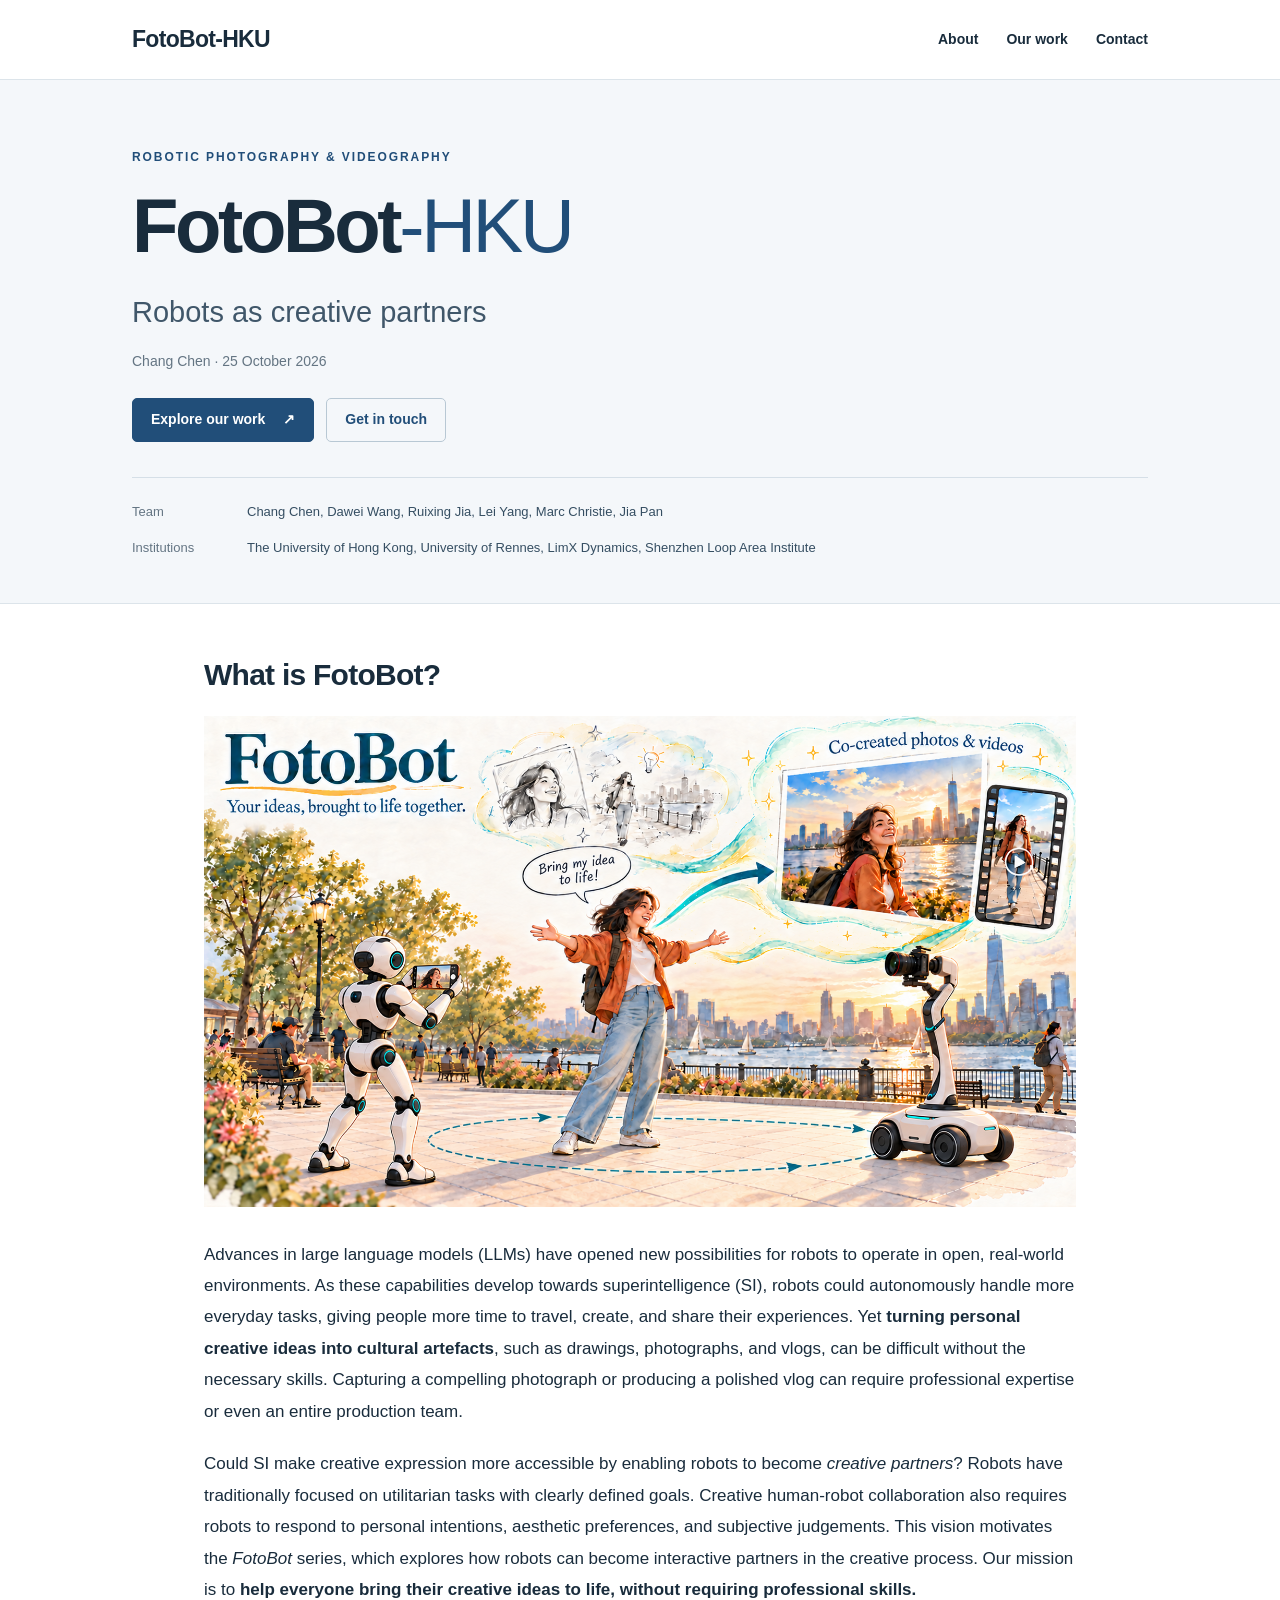
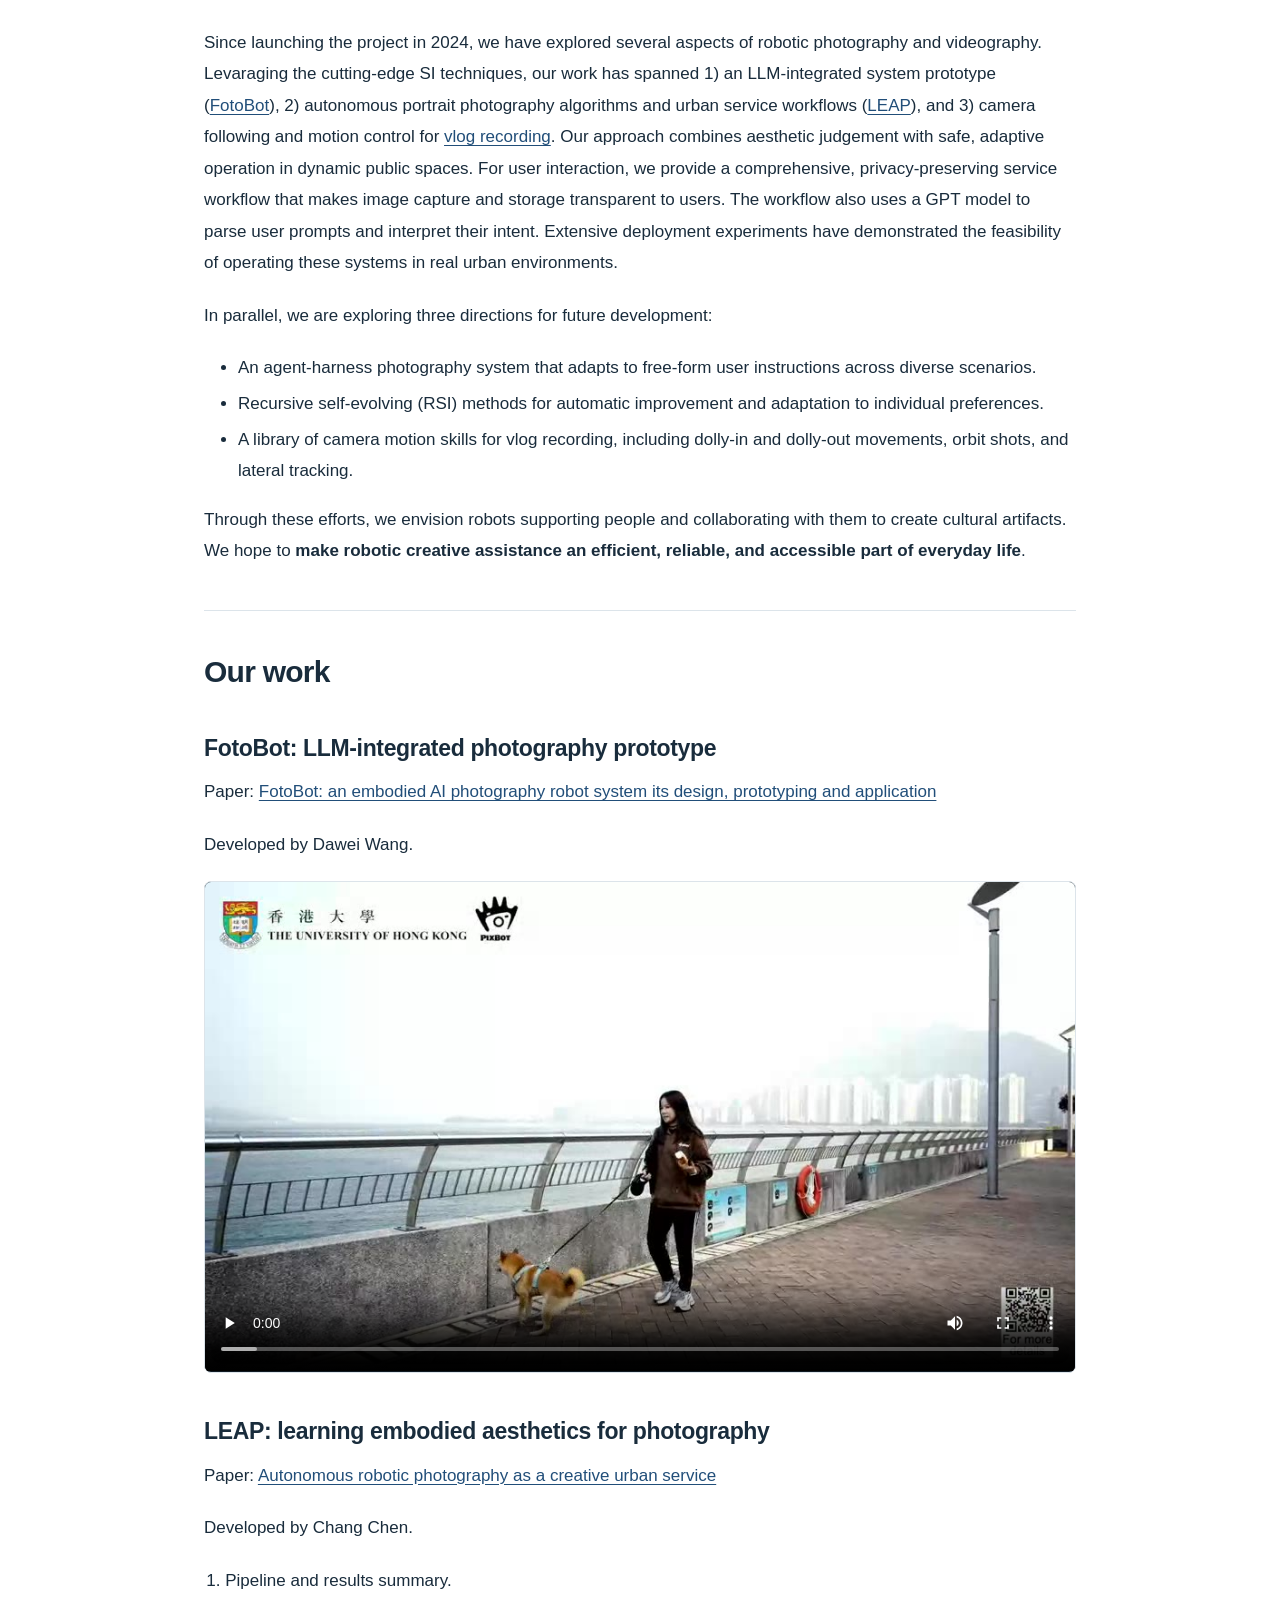
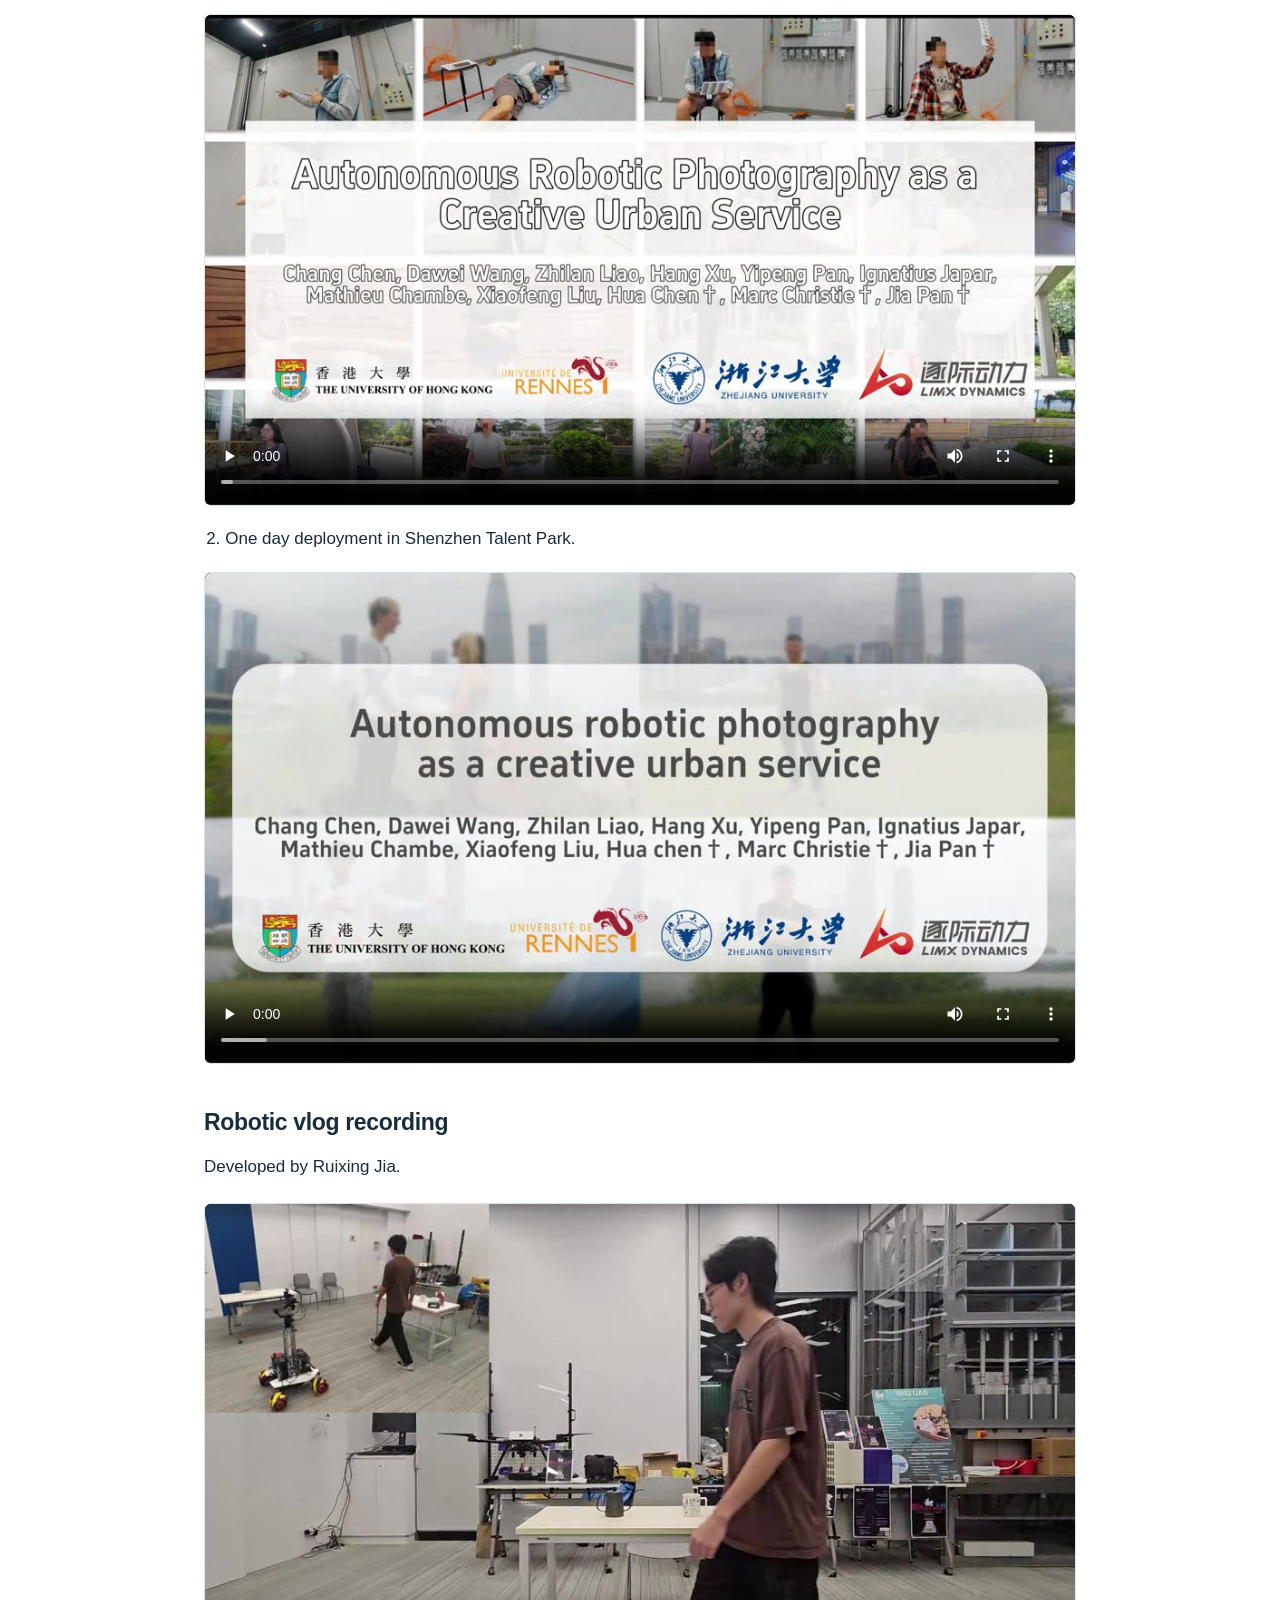
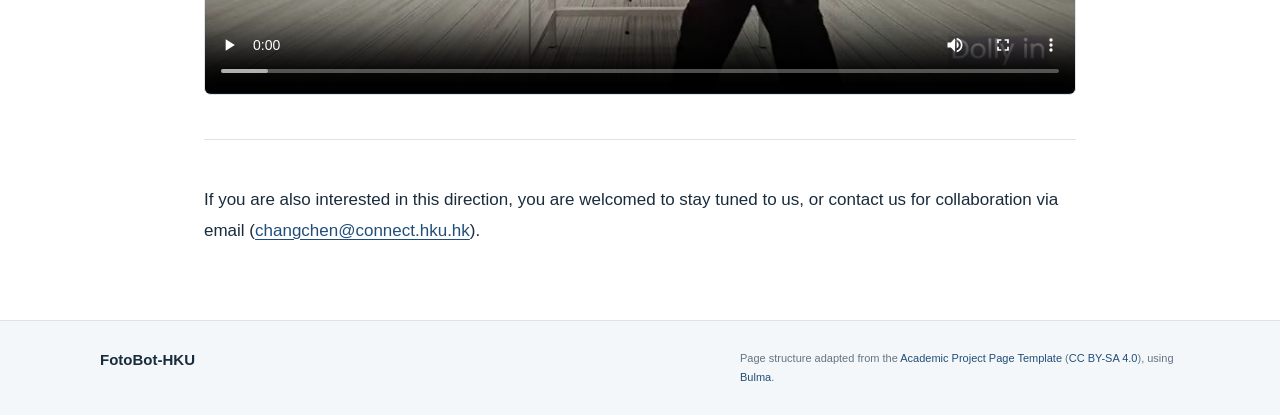
==== index.html @ b4bed6fa "Update website" ====
<!DOCTYPE html>
<html lang="en">
<head>
  <meta charset="utf-8">
  <meta name="viewport" content="width=device-width, initial-scale=1">
  <meta name="theme-color" content="#214e79">
  <meta name="description" content="The FotoBot series explores robots as creative partners through autonomous photography, videography, and personalised creative assistance.">
  <meta property="og:type" content="website">
  <meta property="og:title" content="FotoBot-HKU | Robots as creative partners">
  <meta property="og:description" content="Robotic photography and videography guided by personal intentions and aesthetic preferences.">
  <meta property="og:url" content="https://fotobot-hku.github.io/">
  <meta property="og:image" content="https://fotobot-hku.github.io/static/images/fotobot.jpg">
  <meta name="twitter:card" content="summary_large_image">
  <link rel="canonical" href="https://fotobot-hku.github.io/">
  <link rel="icon" href="static/images/favicon.svg" type="image/svg+xml">
  <link rel="stylesheet" href="static/css/bulma.min.css">
  <link rel="stylesheet" href="static/css/site.css">
  <title>FotoBot-HKU | Robots as creative partners</title>
</head>
<body>
  <a class="skip-link" href="#main-content">Skip to content</a>
  <header class="site-header">
    <nav class="site-nav container" aria-label="Main navigation">
      <a class="brand" href="#top">FotoBot-HKU</a>
      <div class="nav-links">
        <a href="#what-is-fotobot">About</a>
        <a href="#our-work">Our work</a>
        <a href="mailto:changchen@connect.hku.hk">Contact</a>
      </div>
    </nav>
  </header>
  <section class="hero project-hero" id="top" aria-labelledby="page-title">
    <div class="hero-body container">
      <p class="eyebrow">Robotic photography &amp; videography</p>
      <h1 class="title" id="page-title">FotoBot<span>-HKU</span></h1>
      <p class="subtitle">Robots as creative partners</p>
      <p class="byline">Chang Chen · 25 October 2026</p>
      <div class="hero-actions">
        <a class="button work-button" href="#our-work">Explore our work <span aria-hidden="true">↗</span></a>
        <a class="button contact-button" href="mailto:changchen@connect.hku.hk">Get in touch</a>
      </div>
      <dl class="project-details"><div><dt>Team</dt><dd>Chang Chen, Dawei Wang, Ruixing Jia, Lei Yang, Marc Christie, Jia Pan</dd></div><div><dt>Institutions</dt><dd>The University of Hong Kong, University of Rennes, LimX Dynamics, Shenzhen Loop Area Institute</dd></div></dl>
    </div>
  </section>
  <main class="section article-section" id="main-content">
    <article class="container content article-body">
      <h2 id="what-is-fotobot">What is FotoBot?</h2>
<p><img src="concept_figure.png" alt="FotoBot concept: robots collaborating with people to bring creative ideas to life through photography and videography."></p>
<p>Advances in large language models (LLMs) have opened new possibilities for robots to operate in open, real-world environments. As these capabilities develop towards superintelligence (SI), robots could autonomously handle more everyday tasks, giving people more time to travel, create, and share their experiences. Yet <strong>turning personal creative ideas into cultural artefacts</strong>, such as drawings, photographs, and vlogs, can be difficult without the necessary skills. Capturing a compelling photograph or producing a polished vlog can require professional expertise or even an entire production team.</p>
<p>Could SI make creative expression more accessible by enabling robots to become <em>creative partners</em>? Robots have traditionally focused on utilitarian tasks with clearly defined goals. Creative human-robot collaboration also requires robots to respond to personal intentions, aesthetic preferences, and subjective judgements. This vision motivates the <em>FotoBot</em> series, which explores how robots can become interactive partners in the creative process. Our mission is to <strong>help everyone bring their creative ideas to life, without requiring professional skills.</strong></p>
<p>Since launching the project in 2024, we have explored several aspects of robotic photography and videography. Levaraging the cutting-edge SI techniques, our work has spanned 1) an LLM-integrated system prototype (<a href="#fotobot">FotoBot</a>), 2) autonomous portrait photography algorithms and urban service workflows (<a href="#leap">LEAP</a>), and 3) camera following and motion control for <a href="#vlog">vlog recording</a>. Our approach combines aesthetic judgement with safe, adaptive operation in dynamic public spaces. For user interaction, we provide a comprehensive, privacy-preserving service workflow that makes image capture and storage transparent to users. The workflow also uses a GPT model to parse user prompts and interpret their intent. Extensive deployment experiments have demonstrated the feasibility of operating these systems in real urban environments.</p>
<p>In parallel, we are exploring three directions for future development:</p>
<ul>
<li>An agent-harness photography system that adapts to free-form user instructions across diverse scenarios.</li>
<li>Recursive self-evolving (RSI) methods for automatic improvement and adaptation to individual preferences.</li>
<li>A library of camera motion skills for vlog recording, including dolly-in and dolly-out movements, orbit shots, and lateral tracking.</li>
</ul>
<p>Through these efforts, we envision robots supporting people and collaborating with them to create cultural artifacts. We hope to <strong>make robotic creative assistance an efficient, reliable, and accessible part of everyday life</strong>.</p>
<hr>
<h2 id="our-work">Our work</h2>
<h3 id="fotobot-llm-integrated-photography-prototype">FotoBot: LLM-integrated photography prototype <a id="fotobot"></a></h3>
<p>Paper: <a href="https://www.elspub.com/doi/10.55092/rl20260019">FotoBot: an embodied AI photography robot system its design, prototyping and application</a></p>
<p>Developed by Dawei Wang.</p>
<video src="demos/preview/%E5%A4%A7%E7%BB%B4%E7%89%88demo.webm" controls preload="metadata" playsinline poster="static/images/fotobot.jpg" aria-label="FotoBot photography prototype">
  <a href="demos/preview/%E5%A4%A7%E7%BB%B4%E7%89%88demo.webm">FotoBot: LLM-integrated photography prototype</a>
</video>
<h3 id="leap-learning-embodied-aesthetics-for-photography">LEAP: learning embodied aesthetics for photography <a id="leap"></a></h3>
<p>Paper: <a href="https://www.researchsquare.com/article/rs-11118236/v1">Autonomous robotic photography as a creative urban service</a></p>
<p>Developed by Chang Chen.</p>
<ol>
<li>Pipeline and results summary.</li>
</ol>
<video src="demos/preview/LEAP%20nature_cities_final.webm" controls preload="metadata" playsinline poster="static/images/leap.jpg" aria-label="LEAP pipeline and results">
  <a href="demos/preview/LEAP%20nature_cities_final.webm">LEAP-1</a>
</video>
<ol start="2">
<li>One day deployment in Shenzhen Talent Park.</li>
</ol>
<video src="demos/preview/5_one_day_deployment.webm" controls preload="metadata" playsinline poster="static/images/deployment.jpg" aria-label="One day deployment">
  <a href="demos/preview/5_one_day_deployment.webm">LEAP-2</a>
</video>
<h3 id="robotic-vlog-recording">Robotic vlog recording <a id="vlog"></a></h3>
<p>Developed by Ruixing Jia.</p>
<video src="demos/preview/pixbot-demo-tech--ruixing.webm" controls preload="metadata" playsinline poster="static/images/vlog.jpg" aria-label="Robotic vlog recording">
  <a href="demos/preview/pixbot-demo-tech--ruixing.webm">Robotic vlog recording</a>
</video>
<hr>
<p>If you are also interested in this direction, you are welcomed to stay tuned to us, or contact us for collaboration via email (<a href="mailto:changchen@connect.hku.hk">changchen@connect.hku.hk</a>).</p>

    </article>
  </main>
  <footer class="site-footer">
    <div class="container footer-inner">
      <a class="footer-brand" href="#top">FotoBot-HKU</a>
      <p>Page structure adapted from the <a href="https://github.com/eliahuhorwitz/Academic-project-page-template">Academic Project Page Template</a>
        (<a href="https://creativecommons.org/licenses/by-sa/4.0/">CC BY-SA 4.0</a>), using <a href="https://bulma.io/">Bulma</a>.</p>
    </div>
  </footer>
</body>
</html>
---- static/css/site.css ----
/* Local styling for the FotoBot series academic project page. */
:root {
  --ink: #192c3c;
  --muted: #647583;
  --accent: #214e79;
  --line: #dce4ea;
  --paper: #f4f7fa;
}
html { scroll-behavior: smooth; }
body { color: var(--ink); background: #fff; }
a { color: var(--accent); }
a:hover { color: #15334f; text-decoration: underline; }
a:focus-visible { outline: 3px solid #80afd6; outline-offset: 5px; }
[id] { scroll-margin-top: 100px; }
.container { max-width: 1080px !important; }
.site-header { border-bottom: 1px solid var(--line); background: #fff; }
.site-nav { display: flex; align-items: center; justify-content: space-between; gap: 24px; padding: 22px 32px; }
.brand { font-size: 23px; font-weight: 750; letter-spacing: -.7px; color: var(--ink); white-space: nowrap; }
.brand span { margin-left: 6px; font-size: 16px; font-weight: 400; color: var(--muted); letter-spacing: 0; }
.brand:hover, .footer-brand:hover { text-decoration: none; }
.nav-links { display: flex; flex-wrap: wrap; gap: 28px; font-size: 14px; font-weight: 600; }
.nav-links a { color: var(--ink); }
.project-hero { background: var(--paper); border-bottom: 1px solid var(--line); }
.project-hero .hero-body { width: 100%; padding: 68px 32px 44px; }
.eyebrow { text-transform: uppercase; letter-spacing: .16em; color: var(--accent); font-size: 12px; font-weight: 700; margin-bottom: 20px; }
.project-hero .title { color: var(--ink); font-size: clamp(44px, 7vw, 76px); font-weight: 750; letter-spacing: -.045em; line-height: 1.06; margin-bottom: 26px; }
.project-hero .title span { color: var(--accent); font-weight: 400; }
.project-hero .subtitle { font-size: clamp(21px, 3vw, 29px); line-height: 1.4; margin: 0 0 18px !important; color: #40576a; }
.byline { font-size: 14px; color: var(--muted); }
.hero-actions { display: flex; flex-wrap: wrap; gap: 12px; margin: 26px 0 35px; }
.hero-actions .button { height: auto; min-height: 44px; padding: 10px 18px; border-radius: 5px; font-size: 14px; font-weight: 600; }
.work-button { background: var(--accent); border-color: var(--accent); color: #fff; }
.work-button:hover { color: #fff; background: #15334f; border-color: #15334f; text-decoration: none; }
.work-button span { margin-left: 18px; }
.contact-button { background: transparent; border-color: #b8c8d4; color: var(--accent); }
.contact-button:hover { text-decoration: none; }
.project-details { border-top: 1px solid #d5dfe7; padding-top: 22px; display: grid; gap: 13px; font-size: 13px; line-height: 1.8; }
.project-details > div { display: grid; grid-template-columns: 95px 1fr; gap: 20px; }
.project-details dt { color: var(--muted); }
.project-details dd { color: #354e62; }
.article-section { padding: 54px 32px 74px; }
.article-body { max-width: 872px !important; font-size: 17px; line-height: 1.85; overflow-wrap: anywhere; }
.article-body h2 { font-size: 30px; letter-spacing: -.025em; color: var(--ink); margin-bottom: 24px; }
.article-body h3 { font-size: 23px; letter-spacing: -.015em; line-height: 1.4; color: var(--ink); padding-top: 12px; margin-top: 40px; margin-bottom: 12px; }
.article-body h3 a[id] { scroll-margin-top: 24px; }
.article-body p:not(:last-child) { margin-bottom: 1.25em; }
.article-body strong { color: var(--ink); font-weight: 650; }
.article-body a:not([id]) { text-decoration: underline; text-underline-offset: 3px; }
.article-body hr { background: var(--line); height: 1px; margin: 44px 0; }
.article-body ol { margin-left: 1.25em; }
.article-body ol li p { margin-bottom: 0; }
.article-body video { display: block; width: 100%; height: auto; background: #101a23; border: 1px solid var(--line); border-radius: 7px; margin-top: 18px; }
.site-footer { background: var(--paper); border-top: 1px solid var(--line); padding: 28px 32px; }
.footer-inner { display: flex; justify-content: space-between; gap: 28px; align-items: flex-start; }
.footer-brand { font-size: 15px; font-weight: 650; white-space: nowrap; color: var(--ink); }
.site-footer p { font-size: 11px; color: var(--muted); max-width: 440px; line-height: 1.7; }
.skip-link { position: absolute; top: -80px; left: 20px; padding: 12px 18px; background: #fff; z-index: 10; }
.skip-link:focus { top: 10px; }
@media (max-width: 600px) {
  .site-nav { padding: 18px 20px; gap: 16px; }
  .brand { font-size: 21px; }
  .brand span { font-size: 13px; }
  .nav-links { gap: 14px; font-size: 12px; }
  .project-hero .hero-body { padding: 45px 20px 30px; }
  .eyebrow { font-size: 10px; letter-spacing: .12em; }
  .project-details > div { grid-template-columns: 1fr; gap: 1px; }
  .project-details dt { font-weight: 600; }
  .article-section { padding: 36px 20px 50px; }
  .article-body { font-size: 16px; line-height: 1.8; }
  .article-body h2 { font-size: 26px; }
  .article-body h3 { font-size: 21px; }
  .site-footer { padding: 24px 20px; }
  .footer-inner { flex-direction: column; gap: 12px; }
}
@media (prefers-reduced-motion: reduce) { html { scroll-behavior: auto; } }
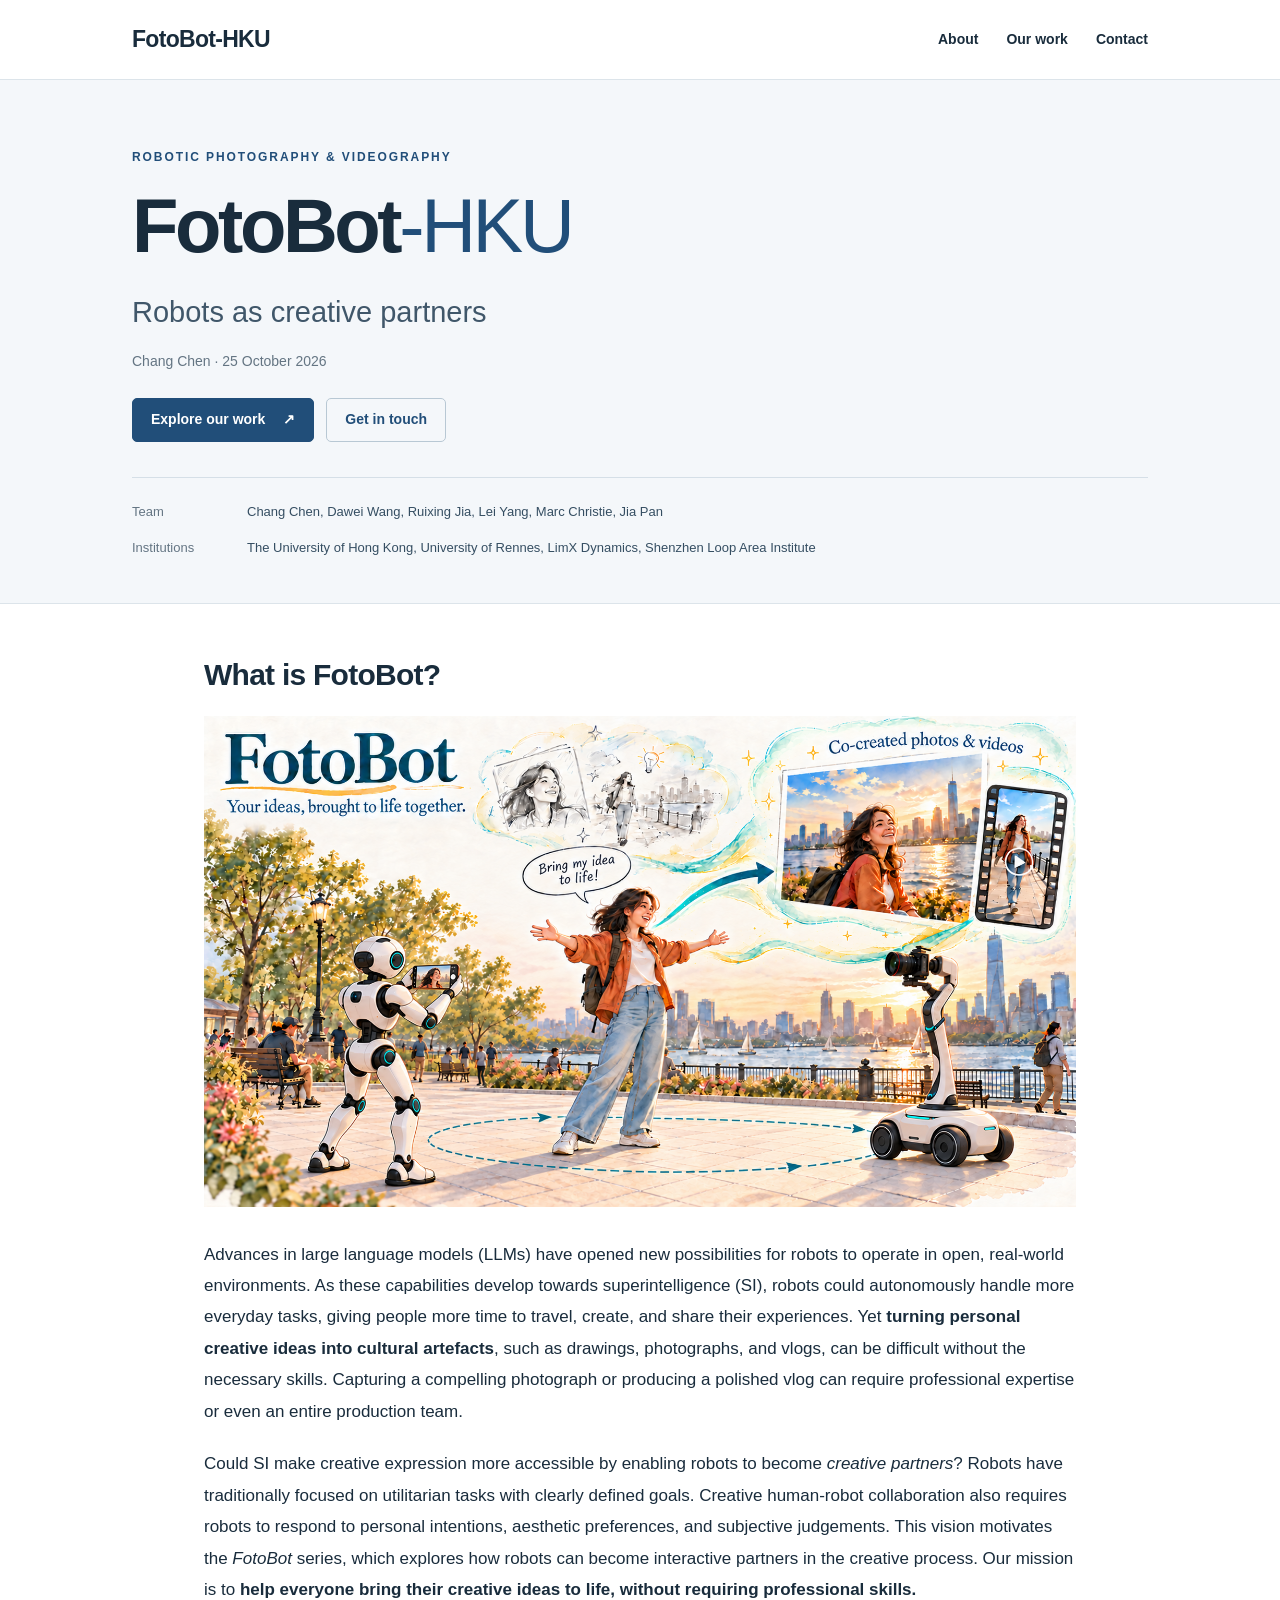
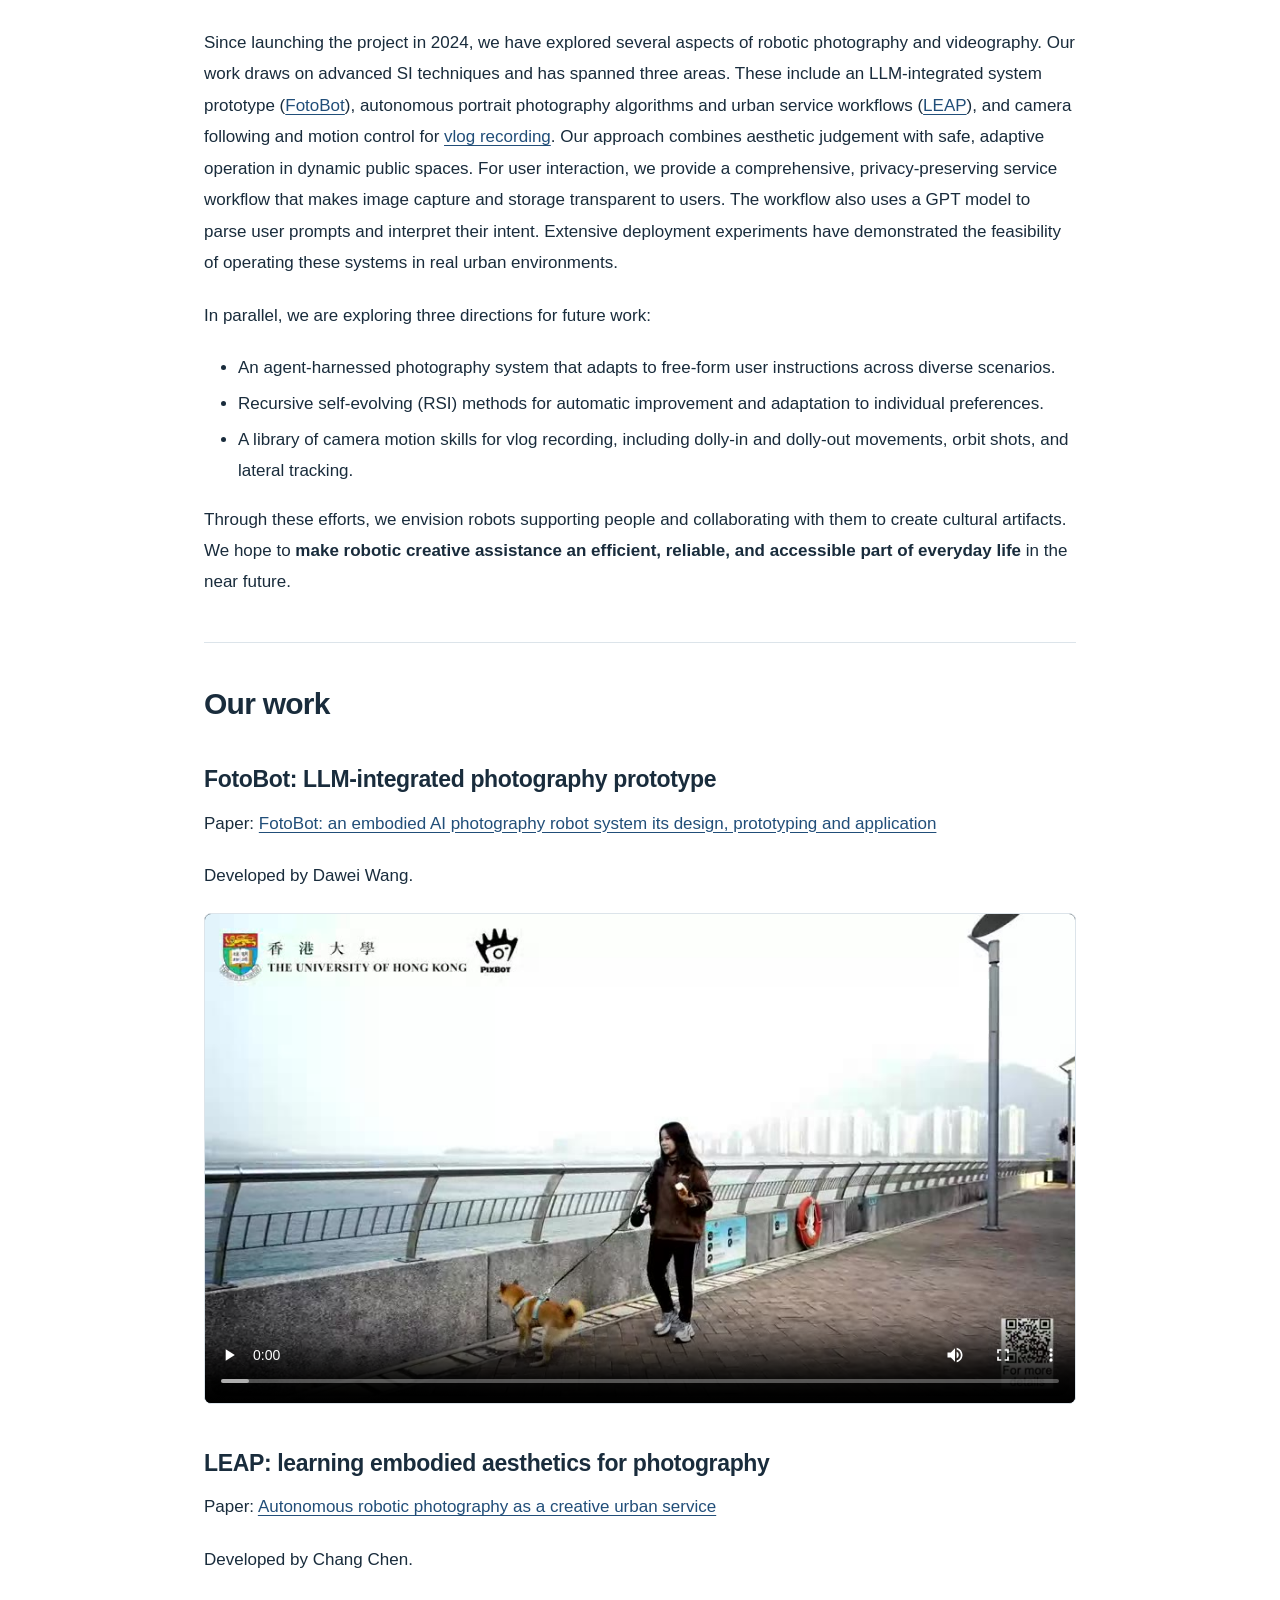
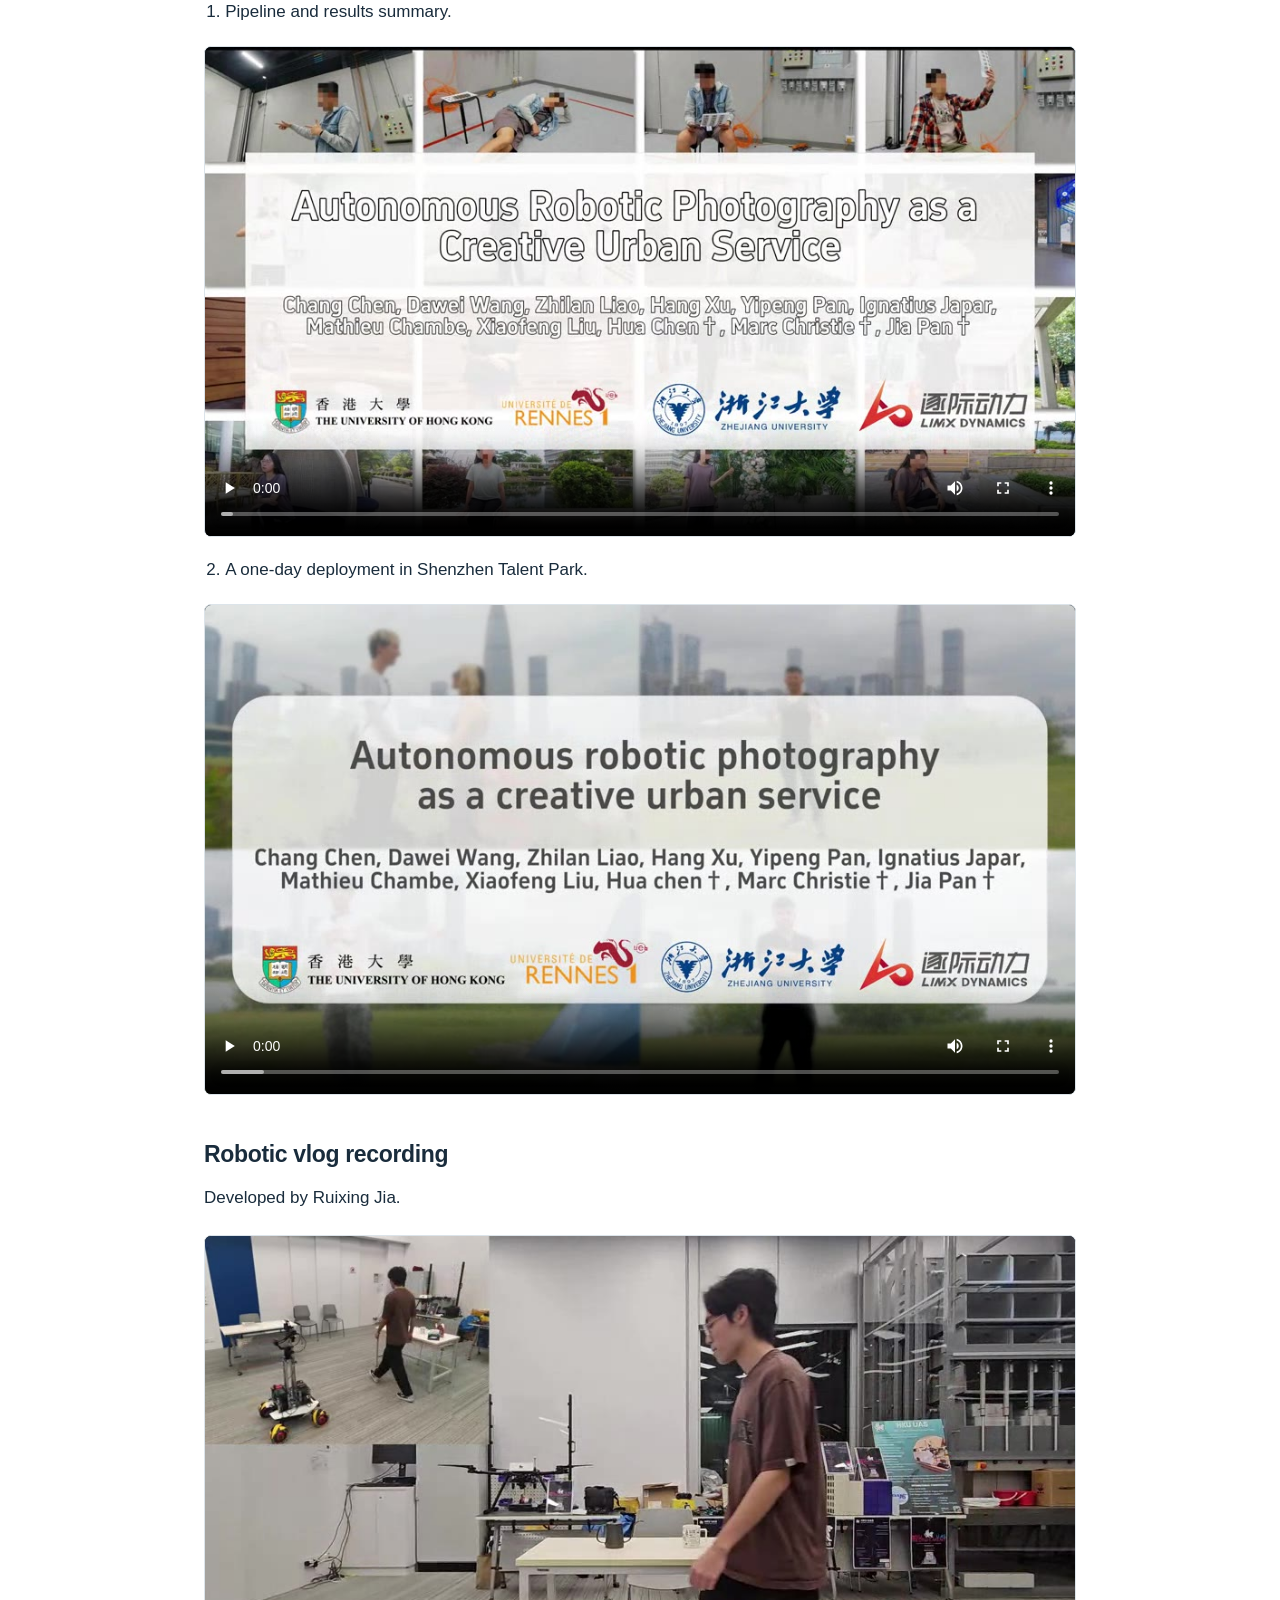
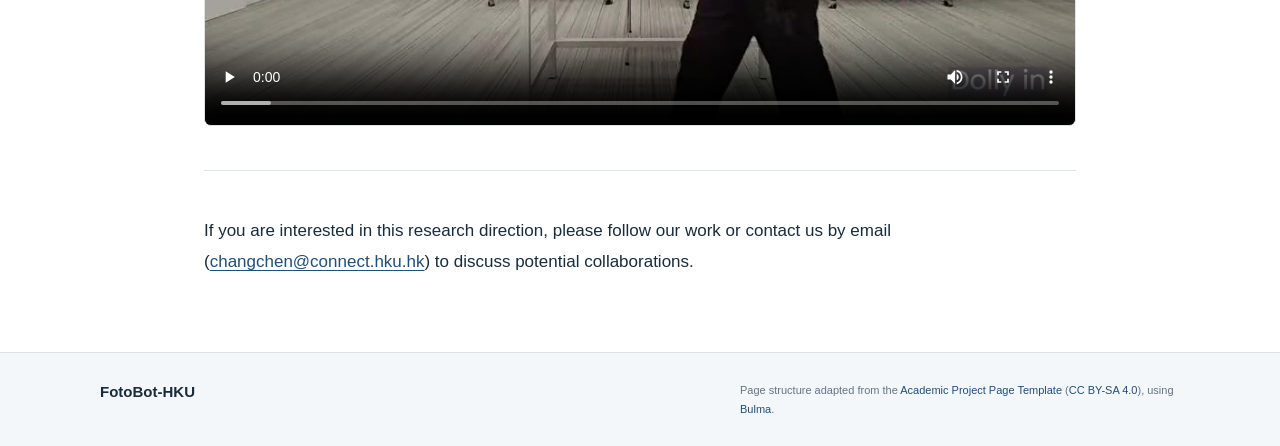
==== commit b1933321: "Update website" ====
--- a/index.html
+++ b/index.html
@@ -45,17 +45,17 @@
   <main class="section article-section" id="main-content">
     <article class="container content article-body">
       <h2 id="what-is-fotobot">What is FotoBot?</h2>
-<p><img src="concept_figure.png" alt="FotoBot concept: robots collaborating with people to bring creative ideas to life through photography and videography."></p>
+<p><img src="concept_figure.png" alt="FotoBot concept: robots collaborating with people to bring creative ideas to life"></p>
 <p>Advances in large language models (LLMs) have opened new possibilities for robots to operate in open, real-world environments. As these capabilities develop towards superintelligence (SI), robots could autonomously handle more everyday tasks, giving people more time to travel, create, and share their experiences. Yet <strong>turning personal creative ideas into cultural artefacts</strong>, such as drawings, photographs, and vlogs, can be difficult without the necessary skills. Capturing a compelling photograph or producing a polished vlog can require professional expertise or even an entire production team.</p>
 <p>Could SI make creative expression more accessible by enabling robots to become <em>creative partners</em>? Robots have traditionally focused on utilitarian tasks with clearly defined goals. Creative human-robot collaboration also requires robots to respond to personal intentions, aesthetic preferences, and subjective judgements. This vision motivates the <em>FotoBot</em> series, which explores how robots can become interactive partners in the creative process. Our mission is to <strong>help everyone bring their creative ideas to life, without requiring professional skills.</strong></p>
-<p>Since launching the project in 2024, we have explored several aspects of robotic photography and videography. Levaraging the cutting-edge SI techniques, our work has spanned 1) an LLM-integrated system prototype (<a href="#fotobot">FotoBot</a>), 2) autonomous portrait photography algorithms and urban service workflows (<a href="#leap">LEAP</a>), and 3) camera following and motion control for <a href="#vlog">vlog recording</a>. Our approach combines aesthetic judgement with safe, adaptive operation in dynamic public spaces. For user interaction, we provide a comprehensive, privacy-preserving service workflow that makes image capture and storage transparent to users. The workflow also uses a GPT model to parse user prompts and interpret their intent. Extensive deployment experiments have demonstrated the feasibility of operating these systems in real urban environments.</p>
-<p>In parallel, we are exploring three directions for future development:</p>
+<p>Since launching the project in 2024, we have explored several aspects of robotic photography and videography. Our work draws on advanced SI techniques and has spanned three areas. These include an LLM-integrated system prototype (<a href="#fotobot">FotoBot</a>), autonomous portrait photography algorithms and urban service workflows (<a href="#leap">LEAP</a>), and camera following and motion control for <a href="#vlog">vlog recording</a>. Our approach combines aesthetic judgement with safe, adaptive operation in dynamic public spaces. For user interaction, we provide a comprehensive, privacy-preserving service workflow that makes image capture and storage transparent to users. The workflow also uses a GPT model to parse user prompts and interpret their intent. Extensive deployment experiments have demonstrated the feasibility of operating these systems in real urban environments.</p>
+<p>In parallel, we are exploring three directions for future work:</p>
 <ul>
-<li>An agent-harness photography system that adapts to free-form user instructions across diverse scenarios.</li>
+<li>An agent-harnessed photography system that adapts to free-form user instructions across diverse scenarios.</li>
 <li>Recursive self-evolving (RSI) methods for automatic improvement and adaptation to individual preferences.</li>
 <li>A library of camera motion skills for vlog recording, including dolly-in and dolly-out movements, orbit shots, and lateral tracking.</li>
 </ul>
-<p>Through these efforts, we envision robots supporting people and collaborating with them to create cultural artifacts. We hope to <strong>make robotic creative assistance an efficient, reliable, and accessible part of everyday life</strong>.</p>
+<p>Through these efforts, we envision robots supporting people and collaborating with them to create cultural artifacts. We hope to <strong>make robotic creative assistance an efficient, reliable, and accessible part of everyday life</strong> in the near future.</p>
 <hr>
 <h2 id="our-work">Our work</h2>
 <h3 id="fotobot-llm-integrated-photography-prototype">FotoBot: LLM-integrated photography prototype <a id="fotobot"></a></h3>
@@ -74,7 +74,7 @@
   <a href="demos/preview/LEAP%20nature_cities_final.webm">LEAP-1</a>
 </video>
 <ol start="2">
-<li>One day deployment in Shenzhen Talent Park.</li>
+<li>A one-day deployment in Shenzhen Talent Park.</li>
 </ol>
 <video src="demos/preview/5_one_day_deployment.webm" controls preload="metadata" playsinline poster="static/images/deployment.jpg" aria-label="One day deployment">
   <a href="demos/preview/5_one_day_deployment.webm">LEAP-2</a>
@@ -85,7 +85,7 @@
   <a href="demos/preview/pixbot-demo-tech--ruixing.webm">Robotic vlog recording</a>
 </video>
 <hr>
-<p>If you are also interested in this direction, you are welcomed to stay tuned to us, or contact us for collaboration via email (<a href="mailto:changchen@connect.hku.hk">changchen@connect.hku.hk</a>).</p>
+<p>If you are interested in this research direction, please follow our work or contact us by email (<a href="mailto:changchen@connect.hku.hk">changchen@connect.hku.hk</a>) to discuss potential collaborations.</p>
 
     </article>
   </main>
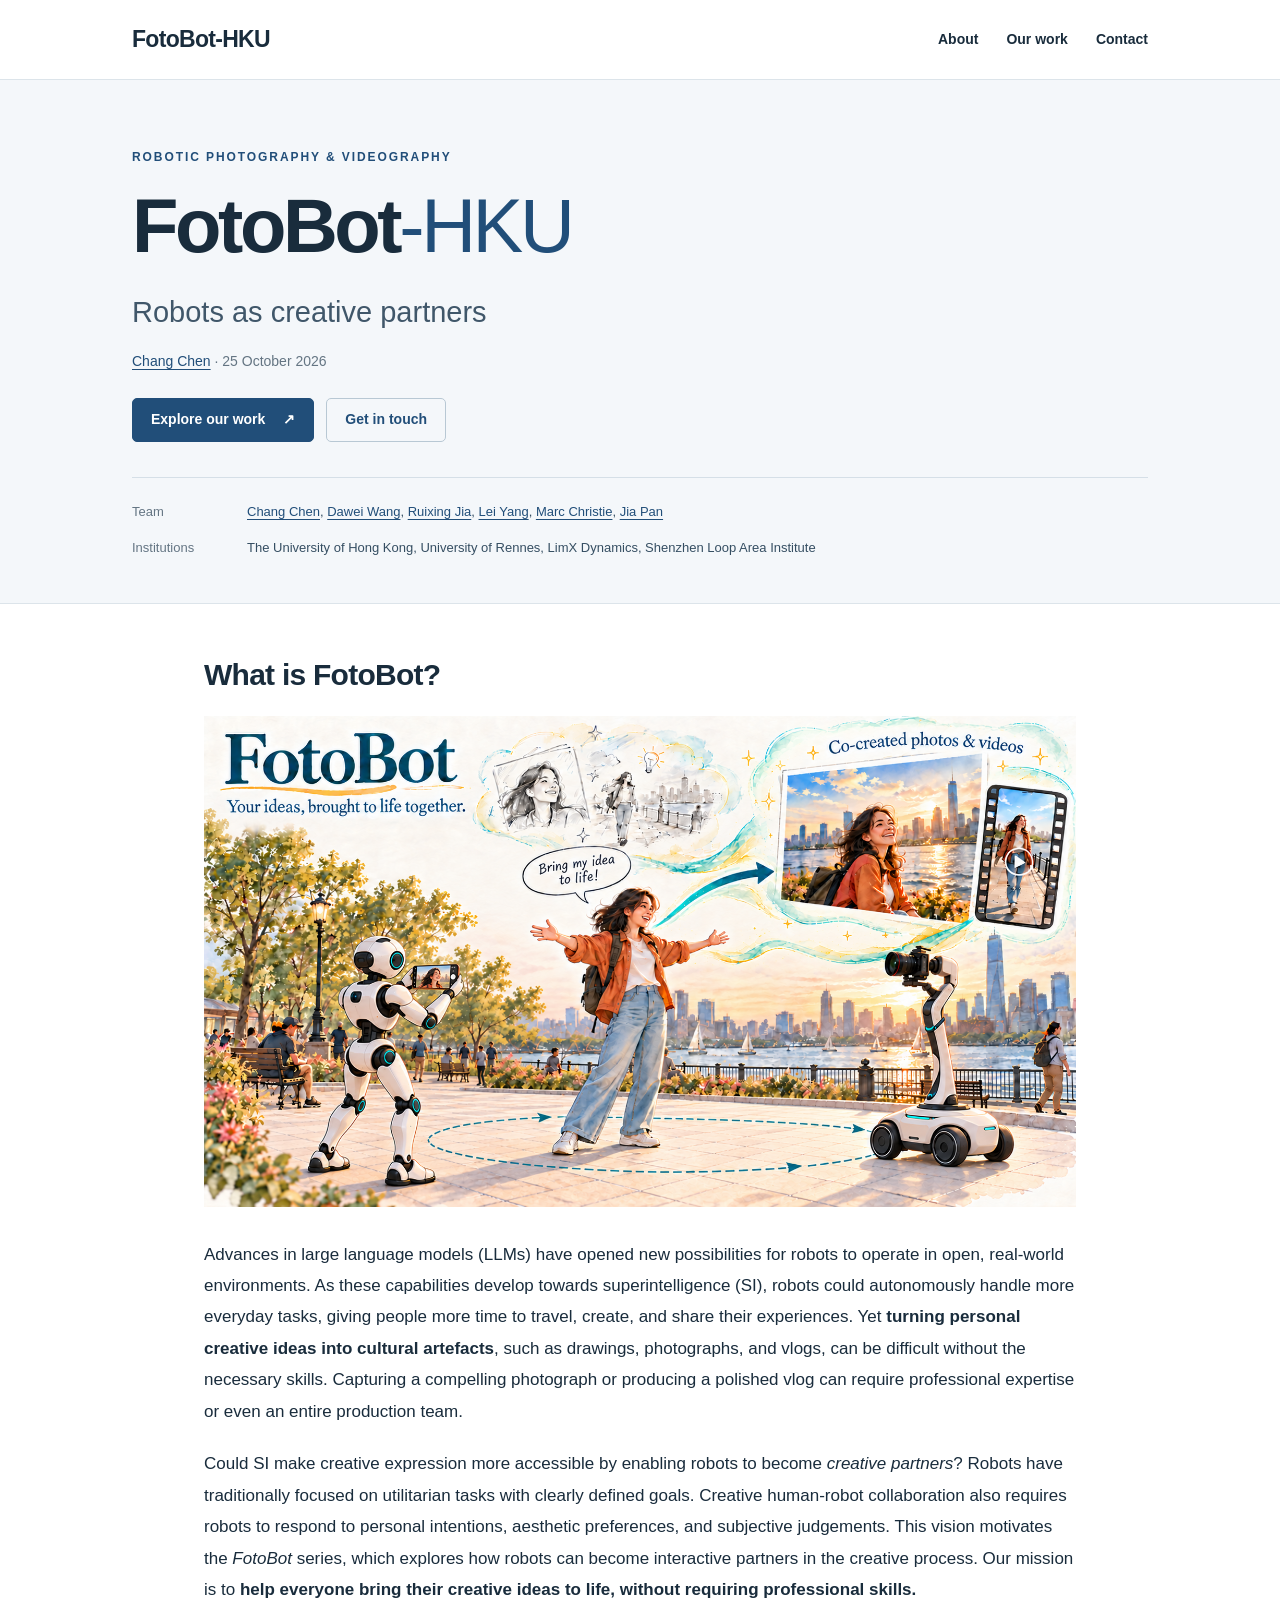
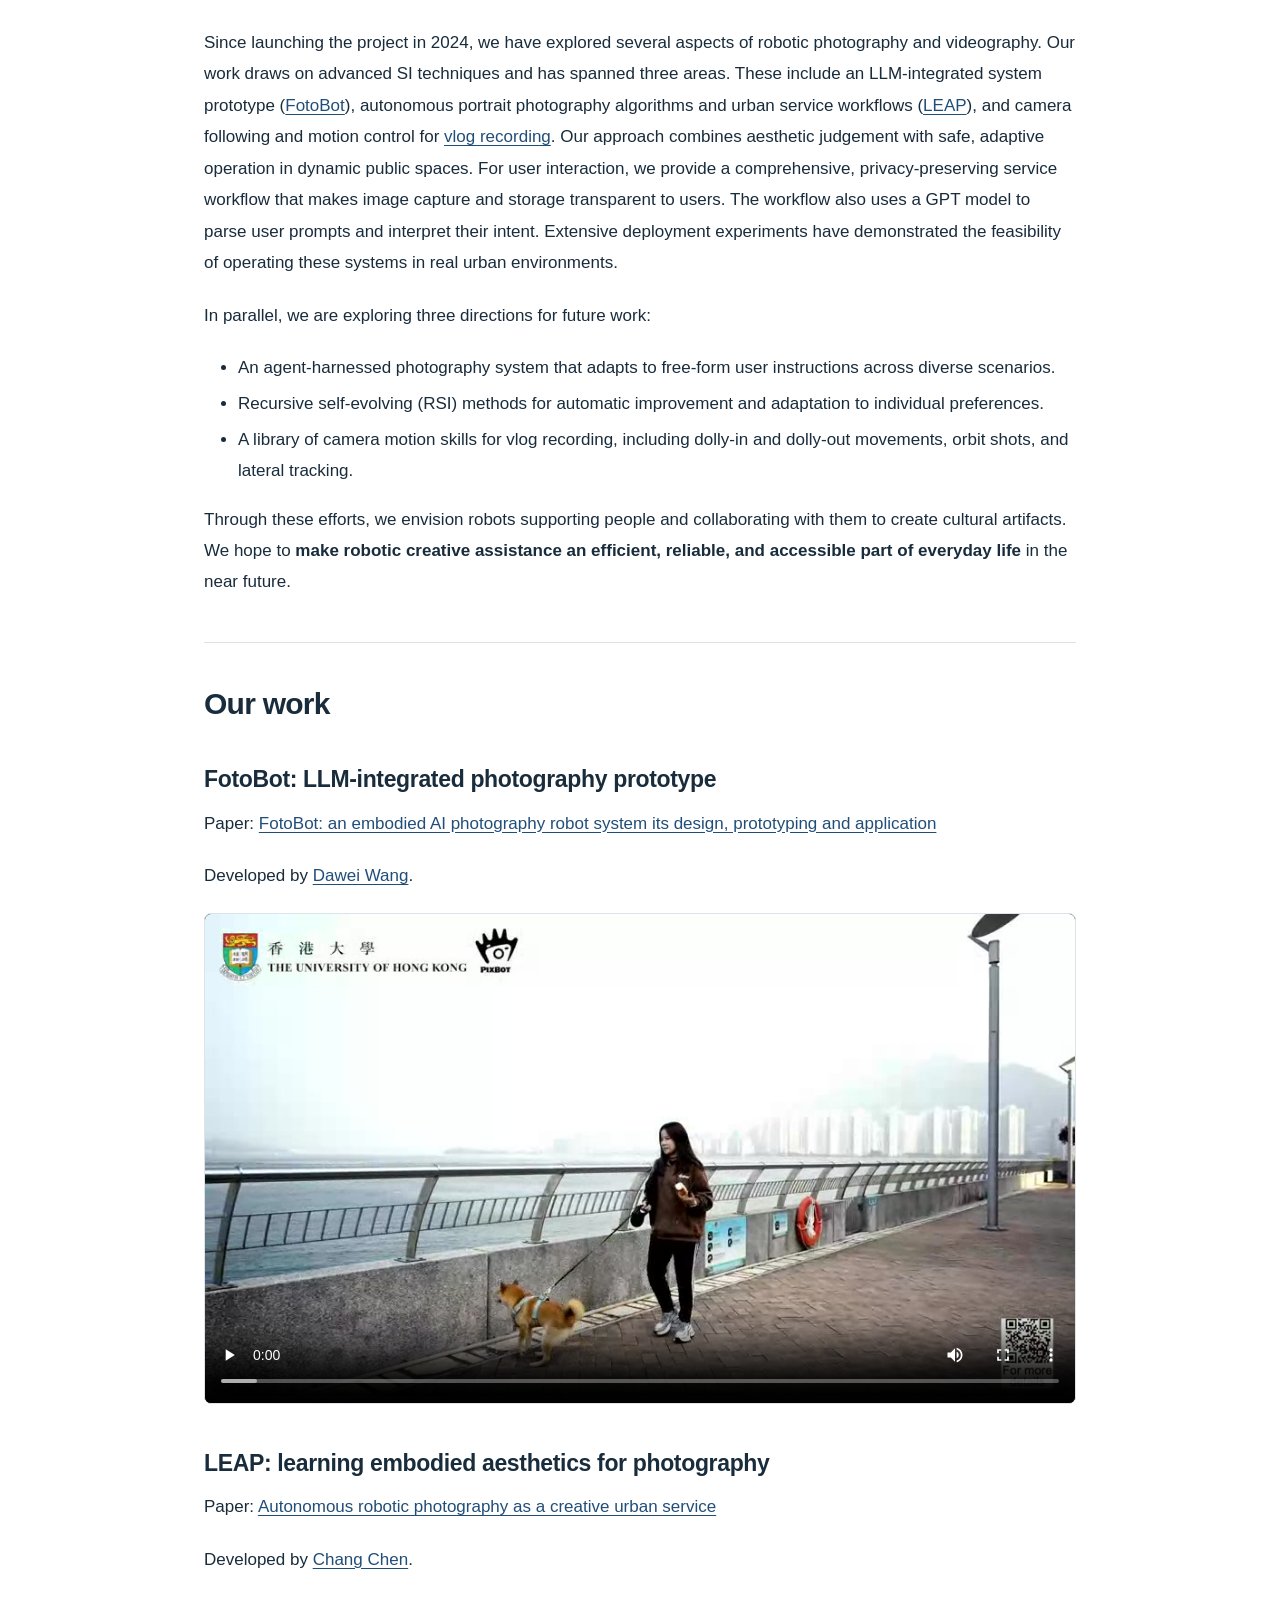
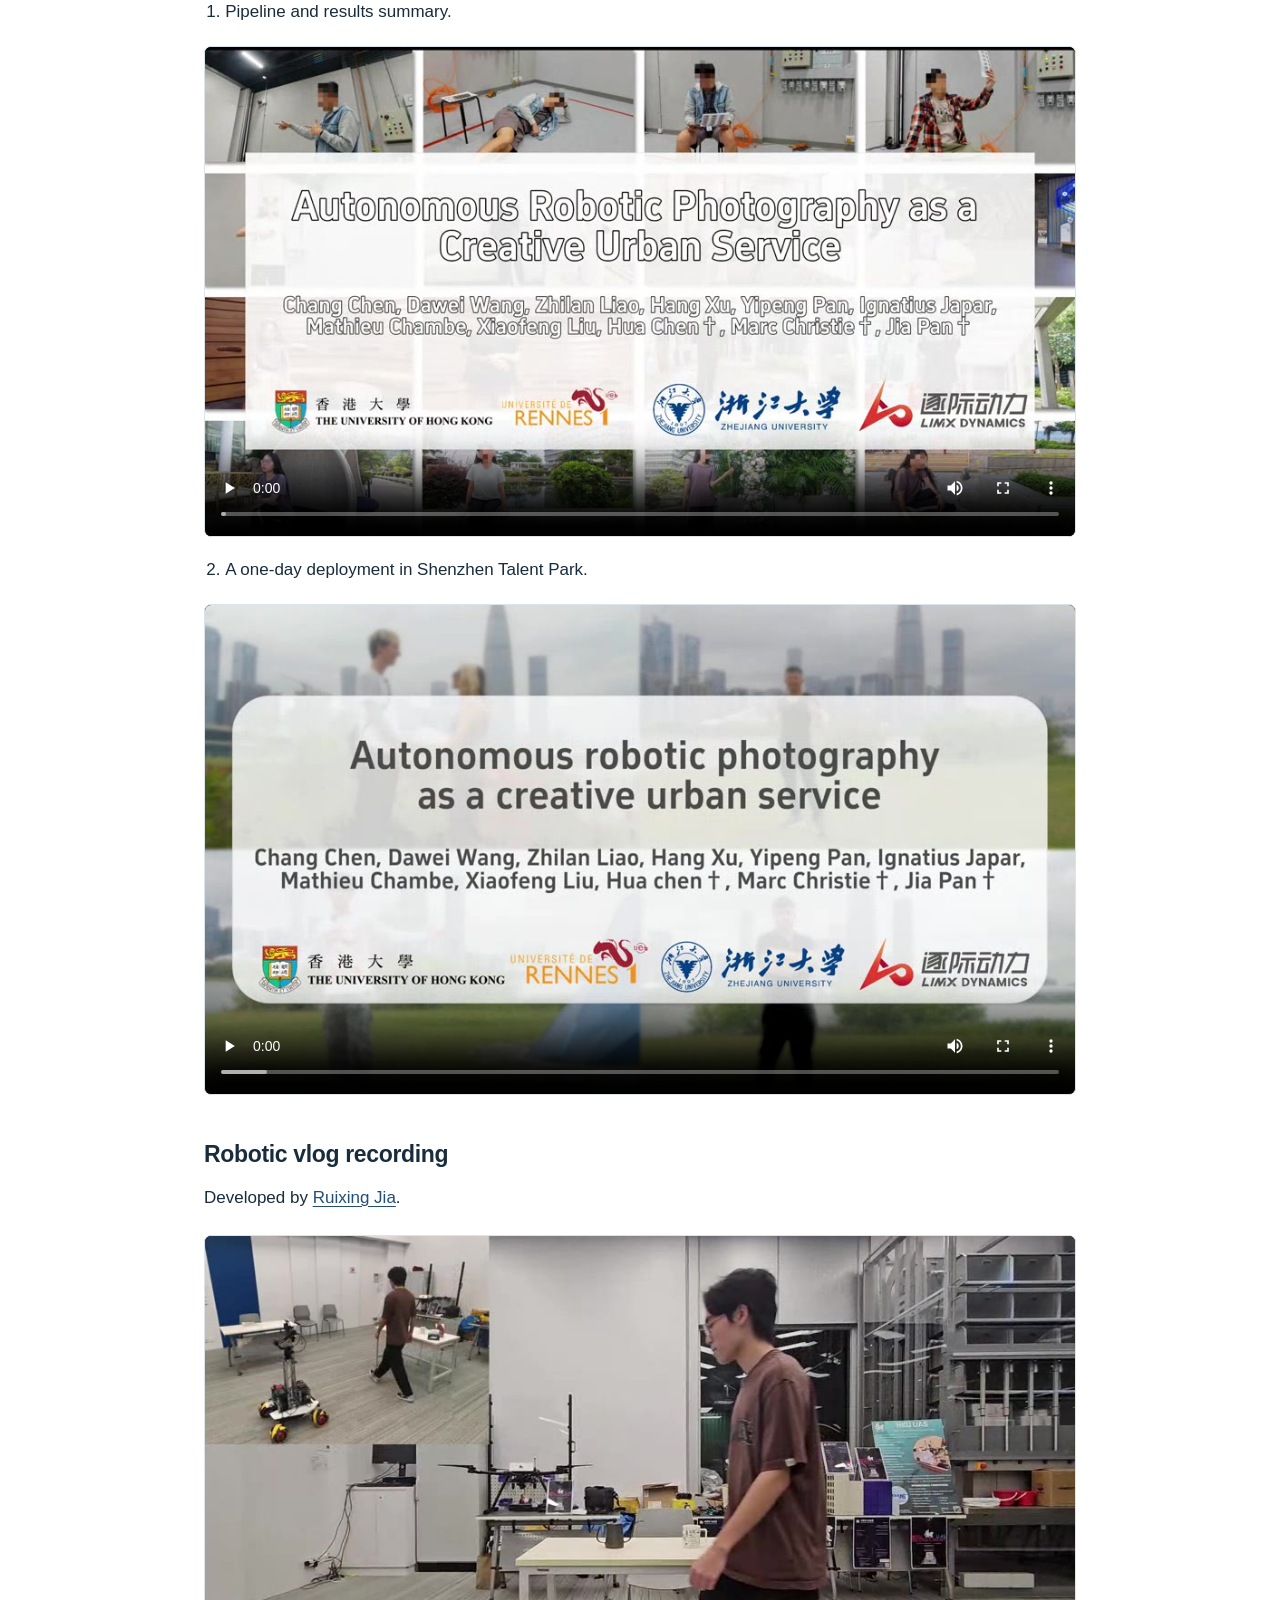
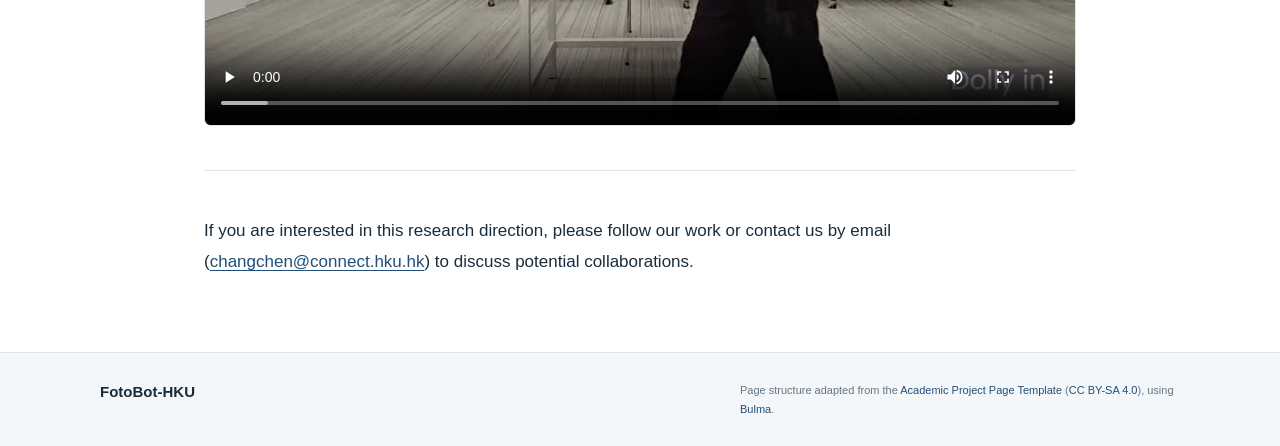
==== commit 63f92c47: "Update website" ====
--- a/index.html
+++ b/index.html
@@ -34,12 +34,12 @@
       <p class="eyebrow">Robotic photography &amp; videography</p>
       <h1 class="title" id="page-title">FotoBot<span>-HKU</span></h1>
       <p class="subtitle">Robots as creative partners</p>
-      <p class="byline">Chang Chen · 25 October 2026</p>
+      <p class="byline"><a href="https://scholar.google.com/citations?user=1jx4TqkAAAAJ&amp;hl=en">Chang Chen</a> · 25 October 2026</p>
       <div class="hero-actions">
         <a class="button work-button" href="#our-work">Explore our work <span aria-hidden="true">↗</span></a>
         <a class="button contact-button" href="mailto:changchen@connect.hku.hk">Get in touch</a>
       </div>
-      <dl class="project-details"><div><dt>Team</dt><dd>Chang Chen, Dawei Wang, Ruixing Jia, Lei Yang, Marc Christie, Jia Pan</dd></div><div><dt>Institutions</dt><dd>The University of Hong Kong, University of Rennes, LimX Dynamics, Shenzhen Loop Area Institute</dd></div></dl>
+      <dl class="project-details"><div><dt>Team</dt><dd><a href="https://scholar.google.com/citations?user=1jx4TqkAAAAJ&amp;hl=en">Chang Chen</a>, <a href="">Dawei Wang</a>, <a href="">Ruixing Jia</a>, <a href="">Lei Yang</a>, <a href="">Marc Christie</a>, <a href="">Jia Pan</a></dd></div><div><dt>Institutions</dt><dd>The University of Hong Kong, University of Rennes, LimX Dynamics, Shenzhen Loop Area Institute</dd></div></dl>
     </div>
   </section>
   <main class="section article-section" id="main-content">
@@ -60,13 +60,13 @@
 <h2 id="our-work">Our work</h2>
 <h3 id="fotobot-llm-integrated-photography-prototype">FotoBot: LLM-integrated photography prototype <a id="fotobot"></a></h3>
 <p>Paper: <a href="https://www.elspub.com/doi/10.55092/rl20260019">FotoBot: an embodied AI photography robot system its design, prototyping and application</a></p>
-<p>Developed by Dawei Wang.</p>
+<p>Developed by <a href="">Dawei Wang</a>.</p>
 <video src="demos/preview/%E5%A4%A7%E7%BB%B4%E7%89%88demo.webm" controls preload="metadata" playsinline poster="static/images/fotobot.jpg" aria-label="FotoBot photography prototype">
   <a href="demos/preview/%E5%A4%A7%E7%BB%B4%E7%89%88demo.webm">FotoBot: LLM-integrated photography prototype</a>
 </video>
 <h3 id="leap-learning-embodied-aesthetics-for-photography">LEAP: learning embodied aesthetics for photography <a id="leap"></a></h3>
 <p>Paper: <a href="https://www.researchsquare.com/article/rs-11118236/v1">Autonomous robotic photography as a creative urban service</a></p>
-<p>Developed by Chang Chen.</p>
+<p>Developed by <a href="https://scholar.google.com/citations?user=1jx4TqkAAAAJ&amp;hl=en">Chang Chen</a>.</p>
 <ol>
 <li>Pipeline and results summary.</li>
 </ol>
@@ -80,7 +80,7 @@
   <a href="demos/preview/5_one_day_deployment.webm">LEAP-2</a>
 </video>
 <h3 id="robotic-vlog-recording">Robotic vlog recording <a id="vlog"></a></h3>
-<p>Developed by Ruixing Jia.</p>
+<p>Developed by <a href="">Ruixing Jia</a>.</p>
 <video src="demos/preview/pixbot-demo-tech--ruixing.webm" controls preload="metadata" playsinline poster="static/images/vlog.jpg" aria-label="Robotic vlog recording">
   <a href="demos/preview/pixbot-demo-tech--ruixing.webm">Robotic vlog recording</a>
 </video>
--- a/static/css/site.css
+++ b/static/css/site.css
@@ -38,6 +38,7 @@
 .project-details > div { display: grid; grid-template-columns: 95px 1fr; gap: 20px; }
 .project-details dt { color: var(--muted); }
 .project-details dd { color: #354e62; }
+.byline a, .project-details dd a { text-decoration: underline; text-underline-offset: 3px; }
 .article-section { padding: 54px 32px 74px; }
 .article-body { max-width: 872px !important; font-size: 17px; line-height: 1.85; overflow-wrap: anywhere; }
 .article-body h2 { font-size: 30px; letter-spacing: -.025em; color: var(--ink); margin-bottom: 24px; }
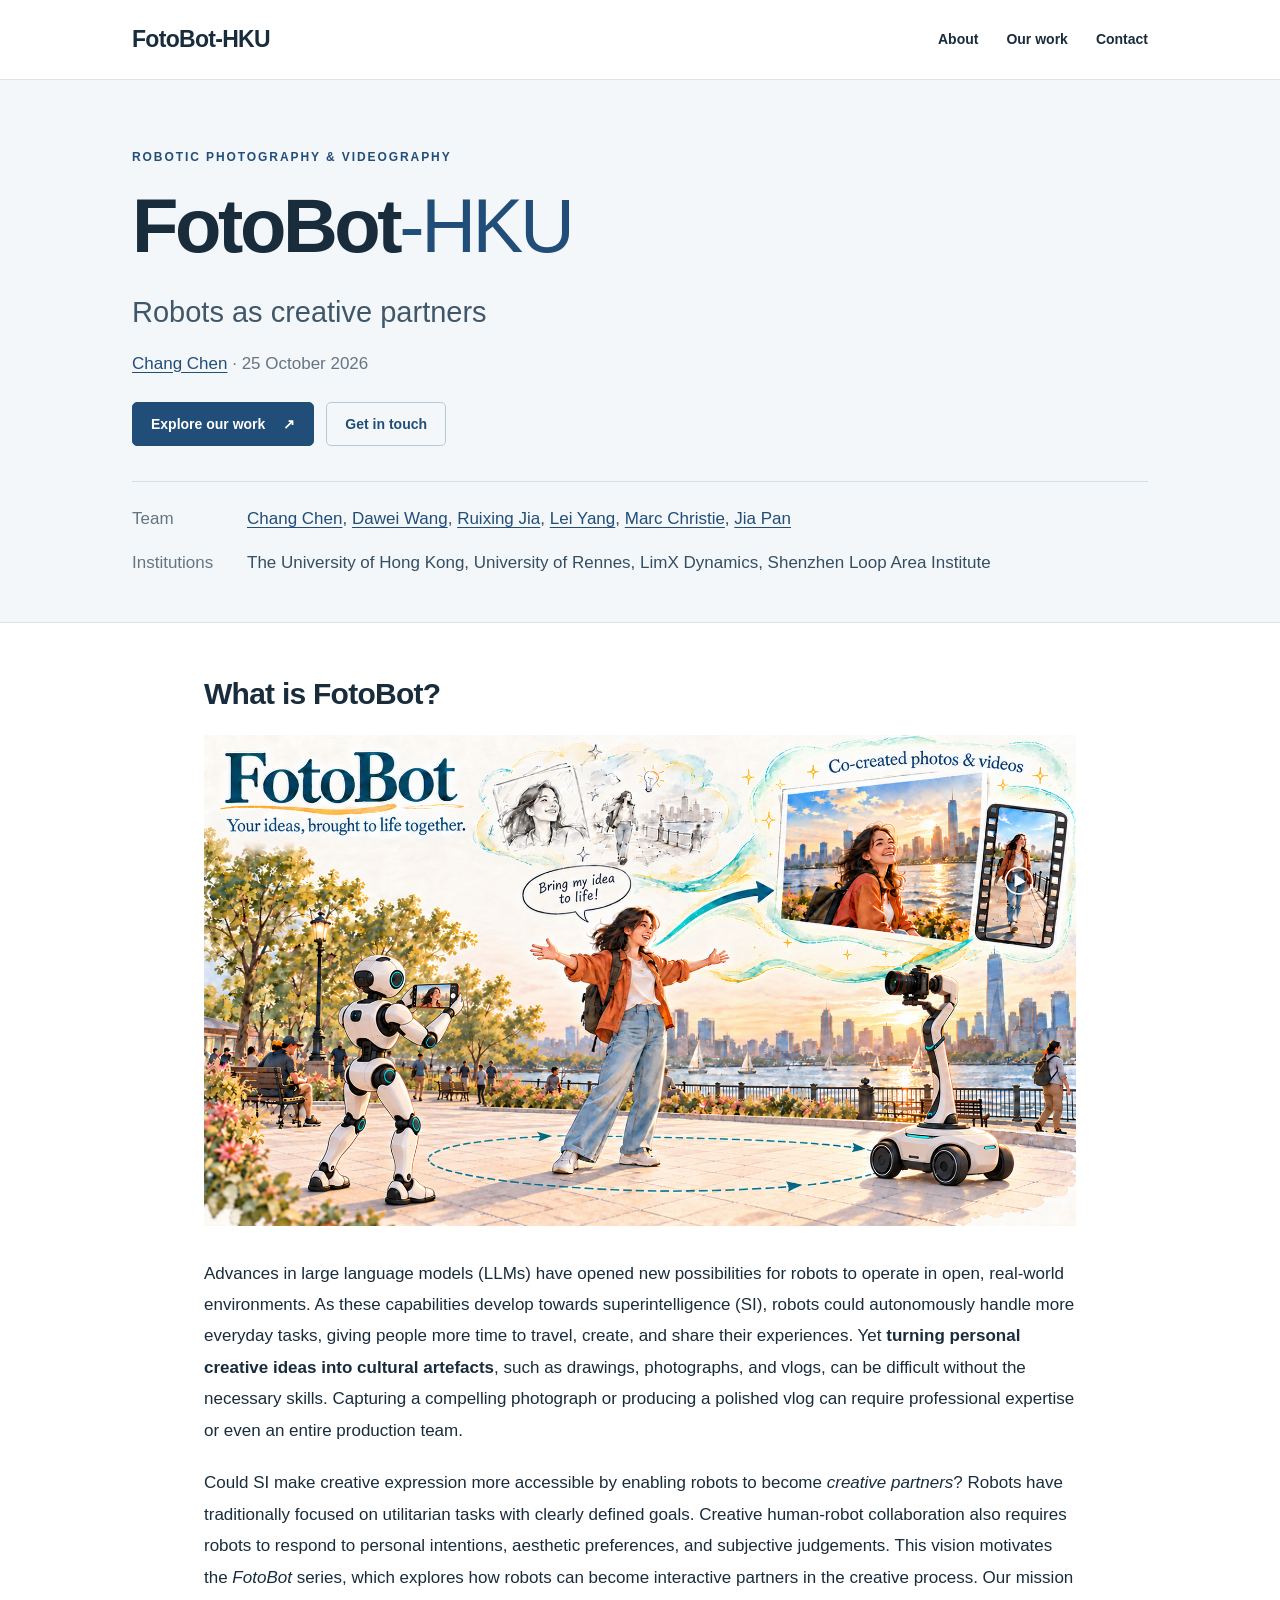
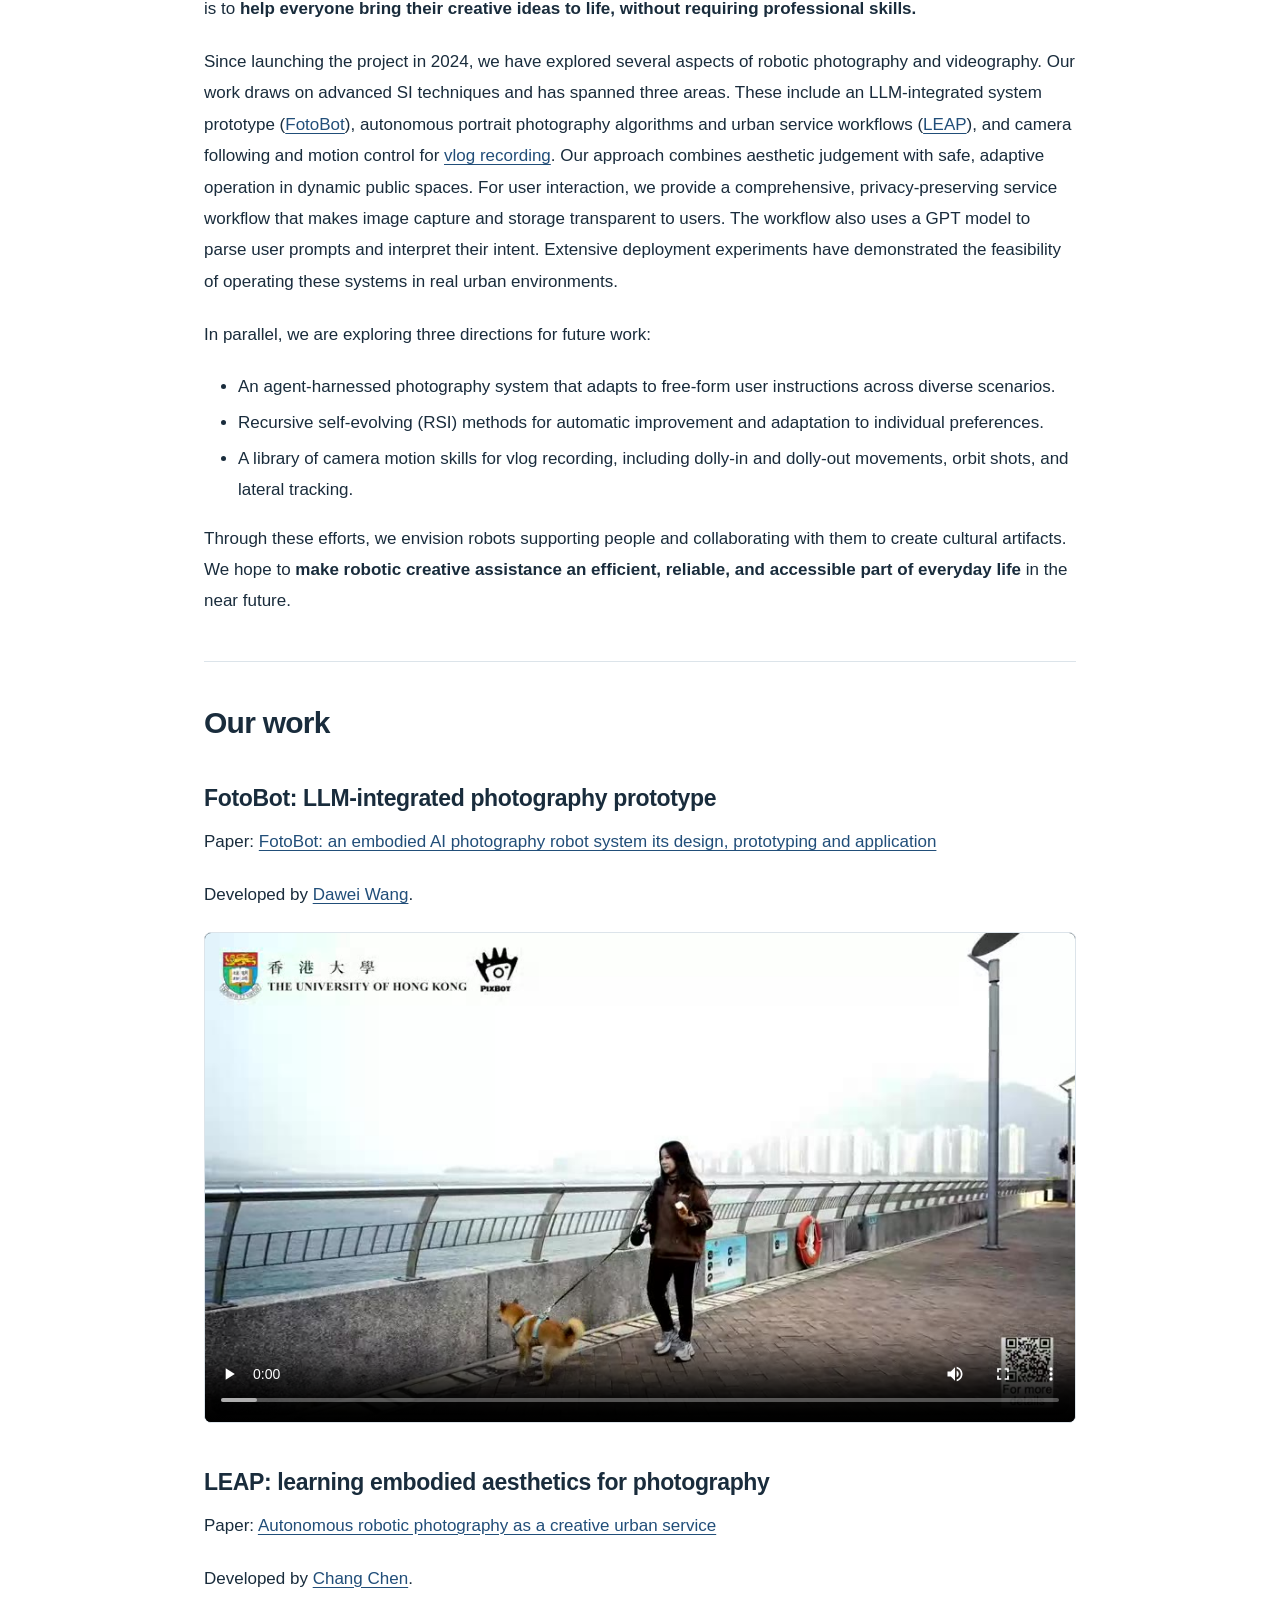
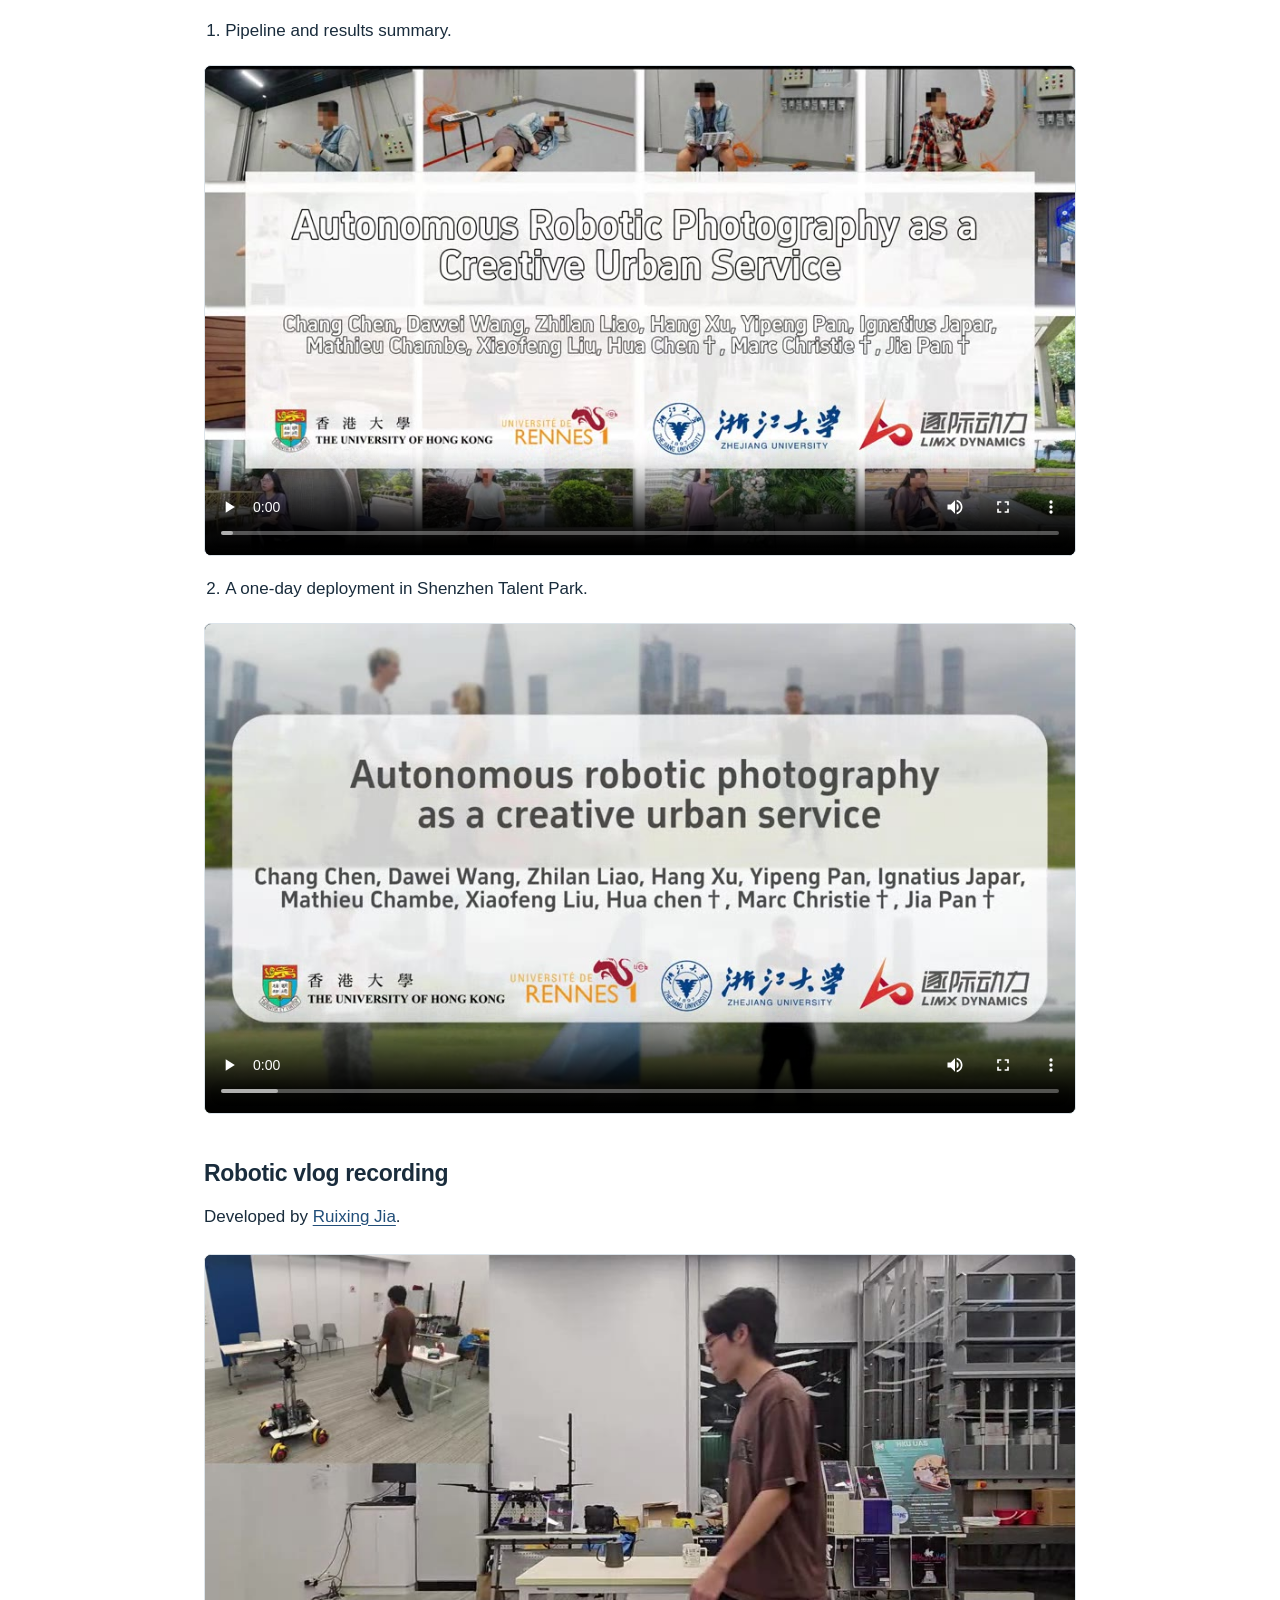
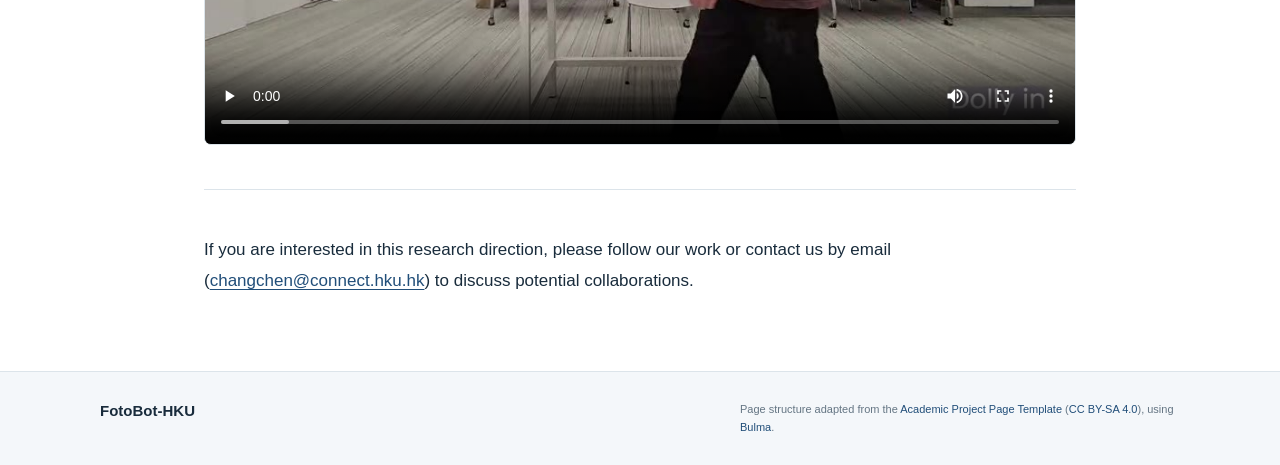
==== commit be5c0849: "Update website" ====
--- a/index.html
+++ b/index.html
@@ -6,7 +6,7 @@
   <meta name="theme-color" content="#214e79">
   <meta name="description" content="The FotoBot series explores robots as creative partners through autonomous photography, videography, and personalised creative assistance.">
   <meta property="og:type" content="website">
-  <meta property="og:title" content="FotoBot-HKU | Robots as creative partners">
+  <meta property="og:title" content="FotoBot | Robots as creative partners">
   <meta property="og:description" content="Robotic photography and videography guided by personal intentions and aesthetic preferences.">
   <meta property="og:url" content="https://fotobot-hku.github.io/">
   <meta property="og:image" content="https://fotobot-hku.github.io/static/images/fotobot.jpg">
@@ -15,7 +15,7 @@
   <link rel="icon" href="static/images/favicon.svg" type="image/svg+xml">
   <link rel="stylesheet" href="static/css/bulma.min.css">
   <link rel="stylesheet" href="static/css/site.css">
-  <title>FotoBot-HKU | Robots as creative partners</title>
+  <title>FotoBot | Robots as creative partners</title>
 </head>
 <body>
   <a class="skip-link" href="#main-content">Skip to content</a>
--- a/static/css/site.css
+++ b/static/css/site.css
@@ -26,7 +26,7 @@
 .project-hero .title { color: var(--ink); font-size: clamp(44px, 7vw, 76px); font-weight: 750; letter-spacing: -.045em; line-height: 1.06; margin-bottom: 26px; }
 .project-hero .title span { color: var(--accent); font-weight: 400; }
 .project-hero .subtitle { font-size: clamp(21px, 3vw, 29px); line-height: 1.4; margin: 0 0 18px !important; color: #40576a; }
-.byline { font-size: 14px; color: var(--muted); }
+.byline { font-size: 17px; color: var(--muted); }
 .hero-actions { display: flex; flex-wrap: wrap; gap: 12px; margin: 26px 0 35px; }
 .hero-actions .button { height: auto; min-height: 44px; padding: 10px 18px; border-radius: 5px; font-size: 14px; font-weight: 600; }
 .work-button { background: var(--accent); border-color: var(--accent); color: #fff; }
@@ -34,7 +34,7 @@
 .work-button span { margin-left: 18px; }
 .contact-button { background: transparent; border-color: #b8c8d4; color: var(--accent); }
 .contact-button:hover { text-decoration: none; }
-.project-details { border-top: 1px solid #d5dfe7; padding-top: 22px; display: grid; gap: 13px; font-size: 13px; line-height: 1.8; }
+.project-details { border-top: 1px solid #d5dfe7; padding-top: 22px; display: grid; gap: 13px; font-size: 17px; line-height: 1.8; }
 .project-details > div { display: grid; grid-template-columns: 95px 1fr; gap: 20px; }
 .project-details dt { color: var(--muted); }
 .project-details dd { color: #354e62; }
@@ -64,6 +64,7 @@
   .nav-links { gap: 14px; font-size: 12px; }
   .project-hero .hero-body { padding: 45px 20px 30px; }
   .eyebrow { font-size: 10px; letter-spacing: .12em; }
+  .byline, .project-details { font-size: 16px; }
   .project-details > div { grid-template-columns: 1fr; gap: 1px; }
   .project-details dt { font-weight: 600; }
   .article-section { padding: 36px 20px 50px; }
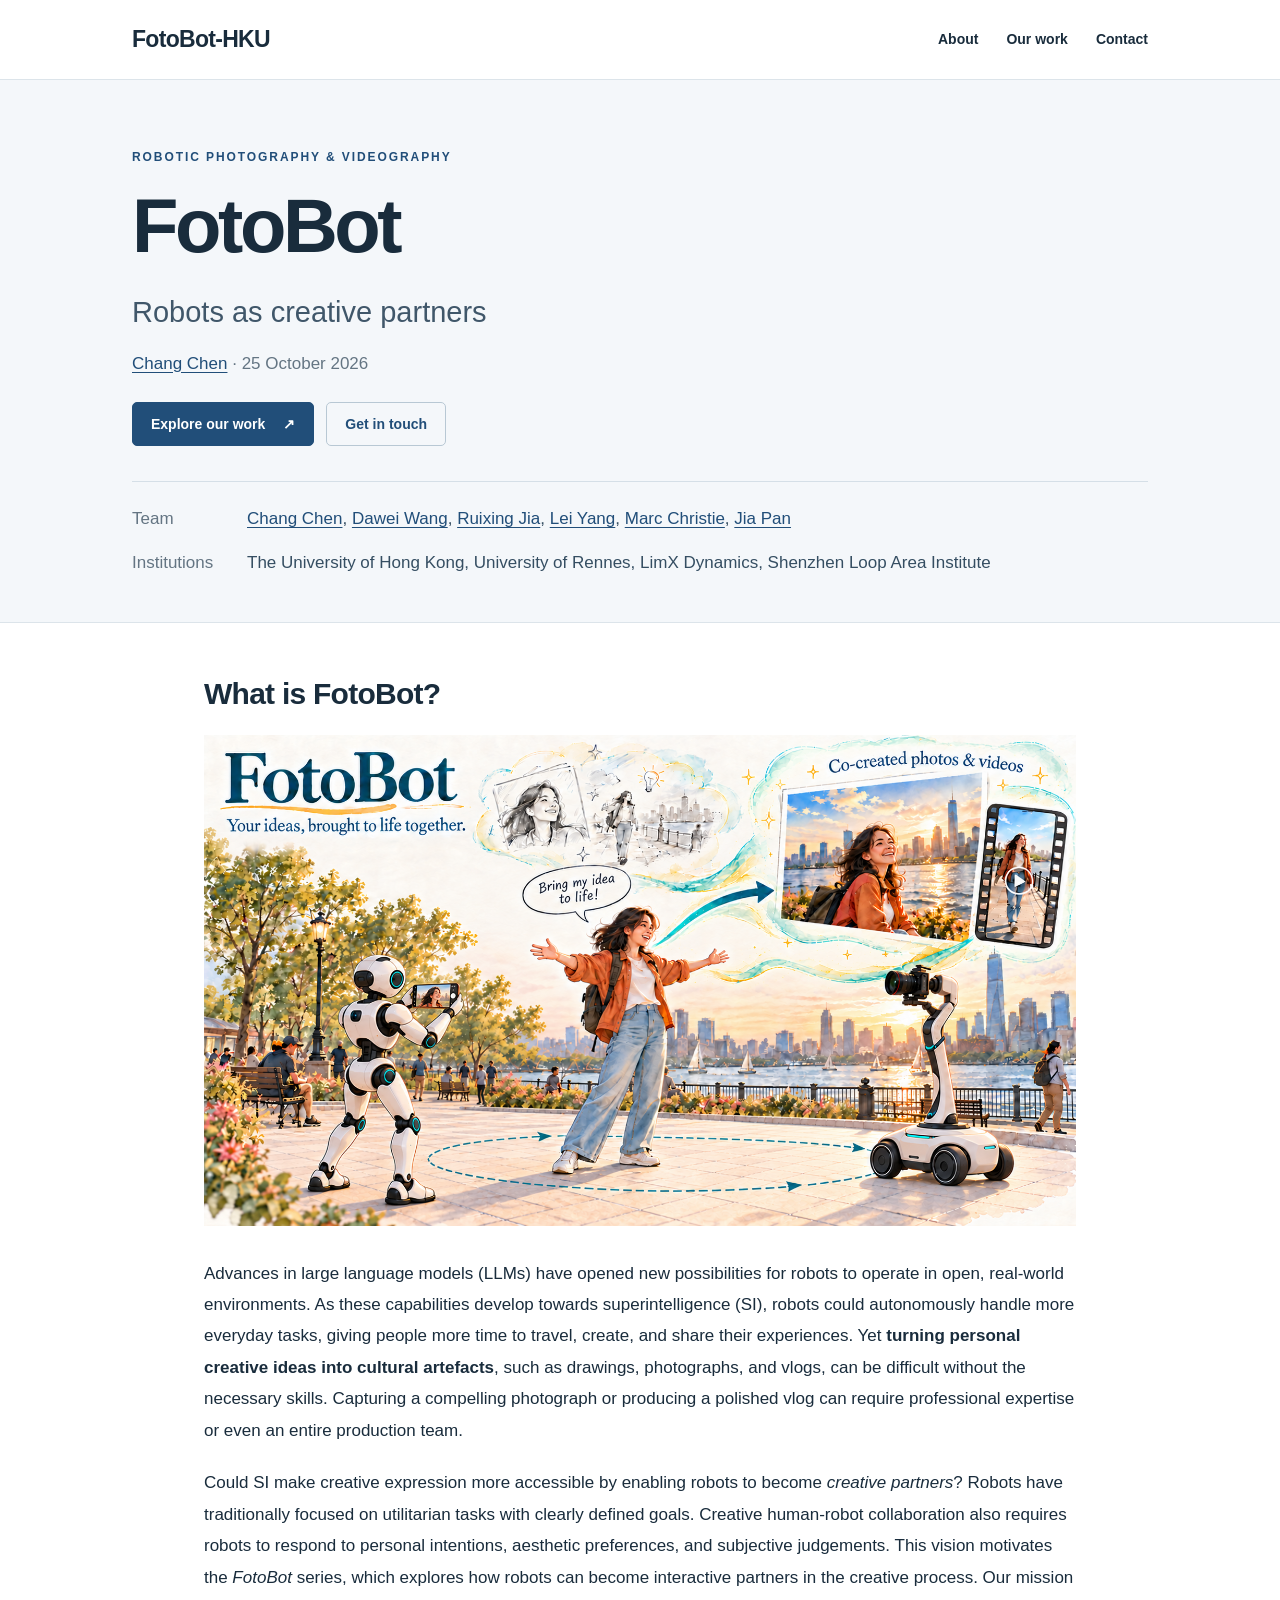
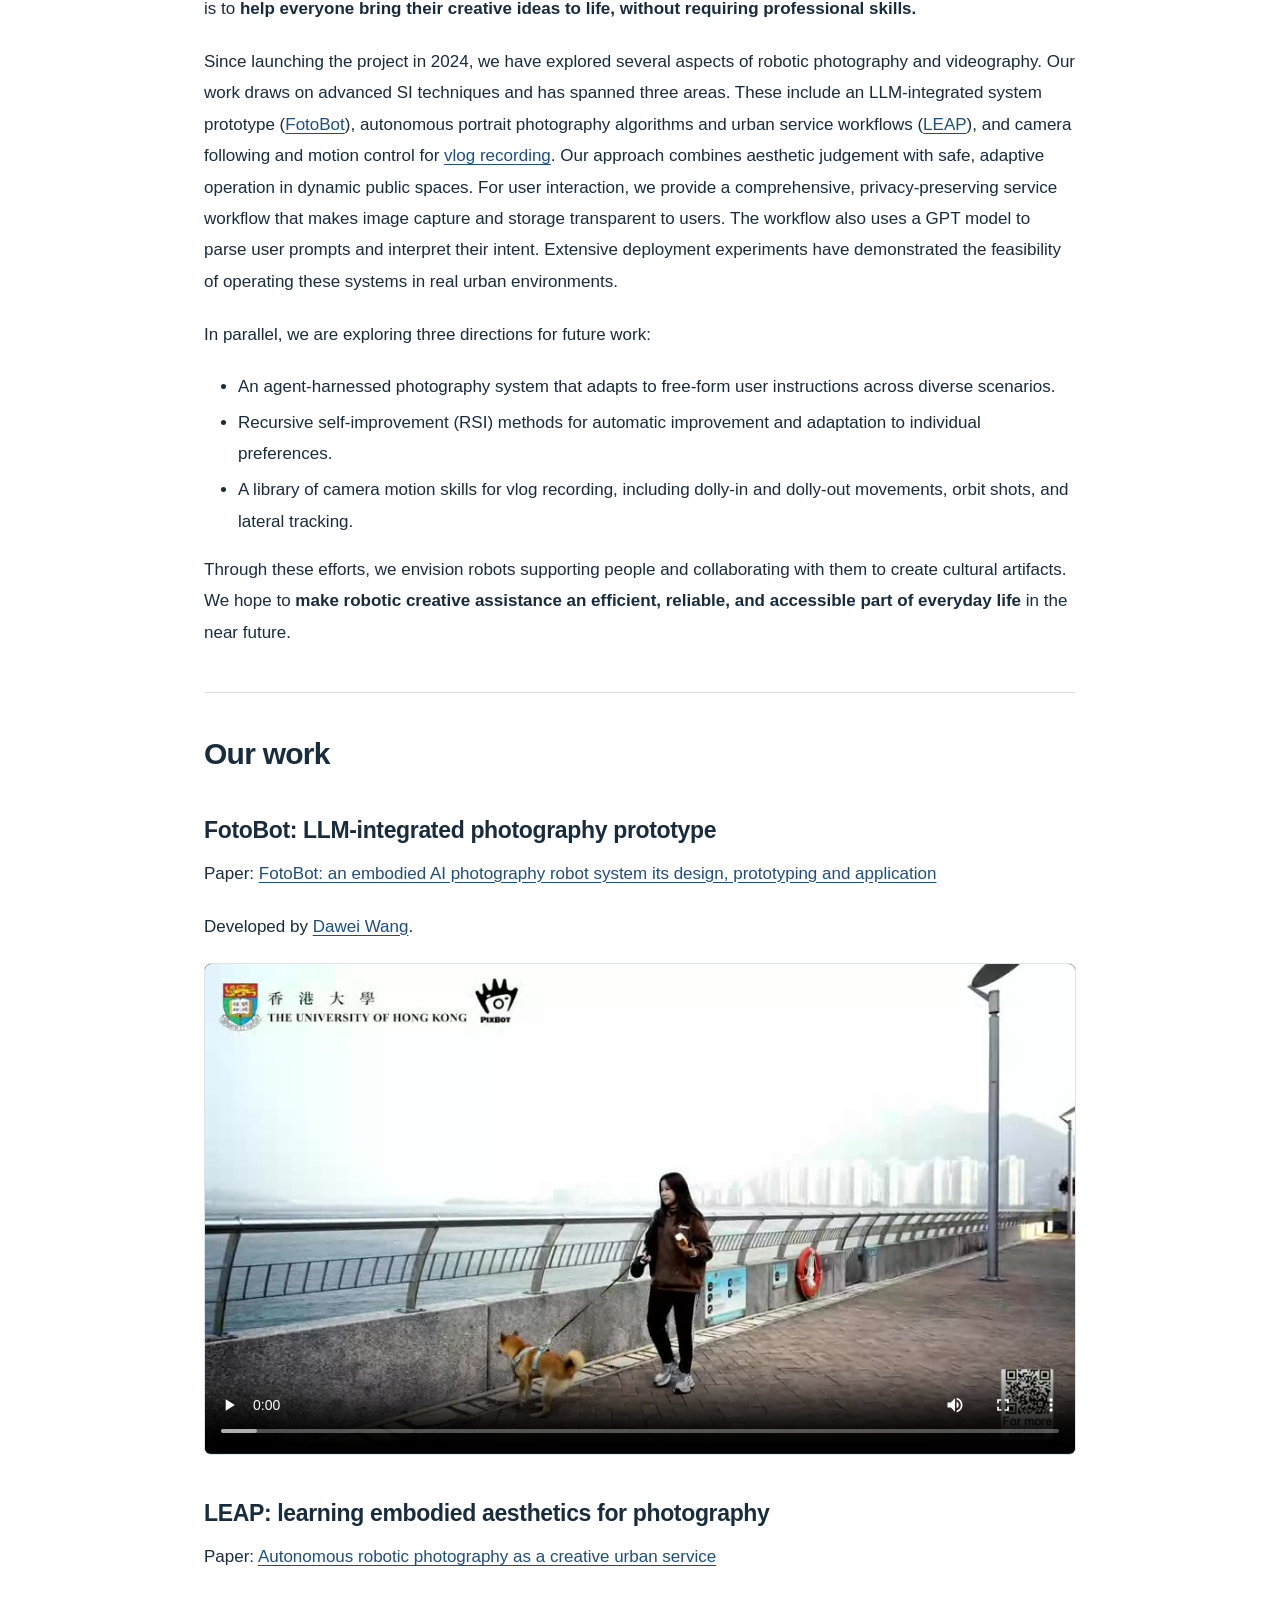
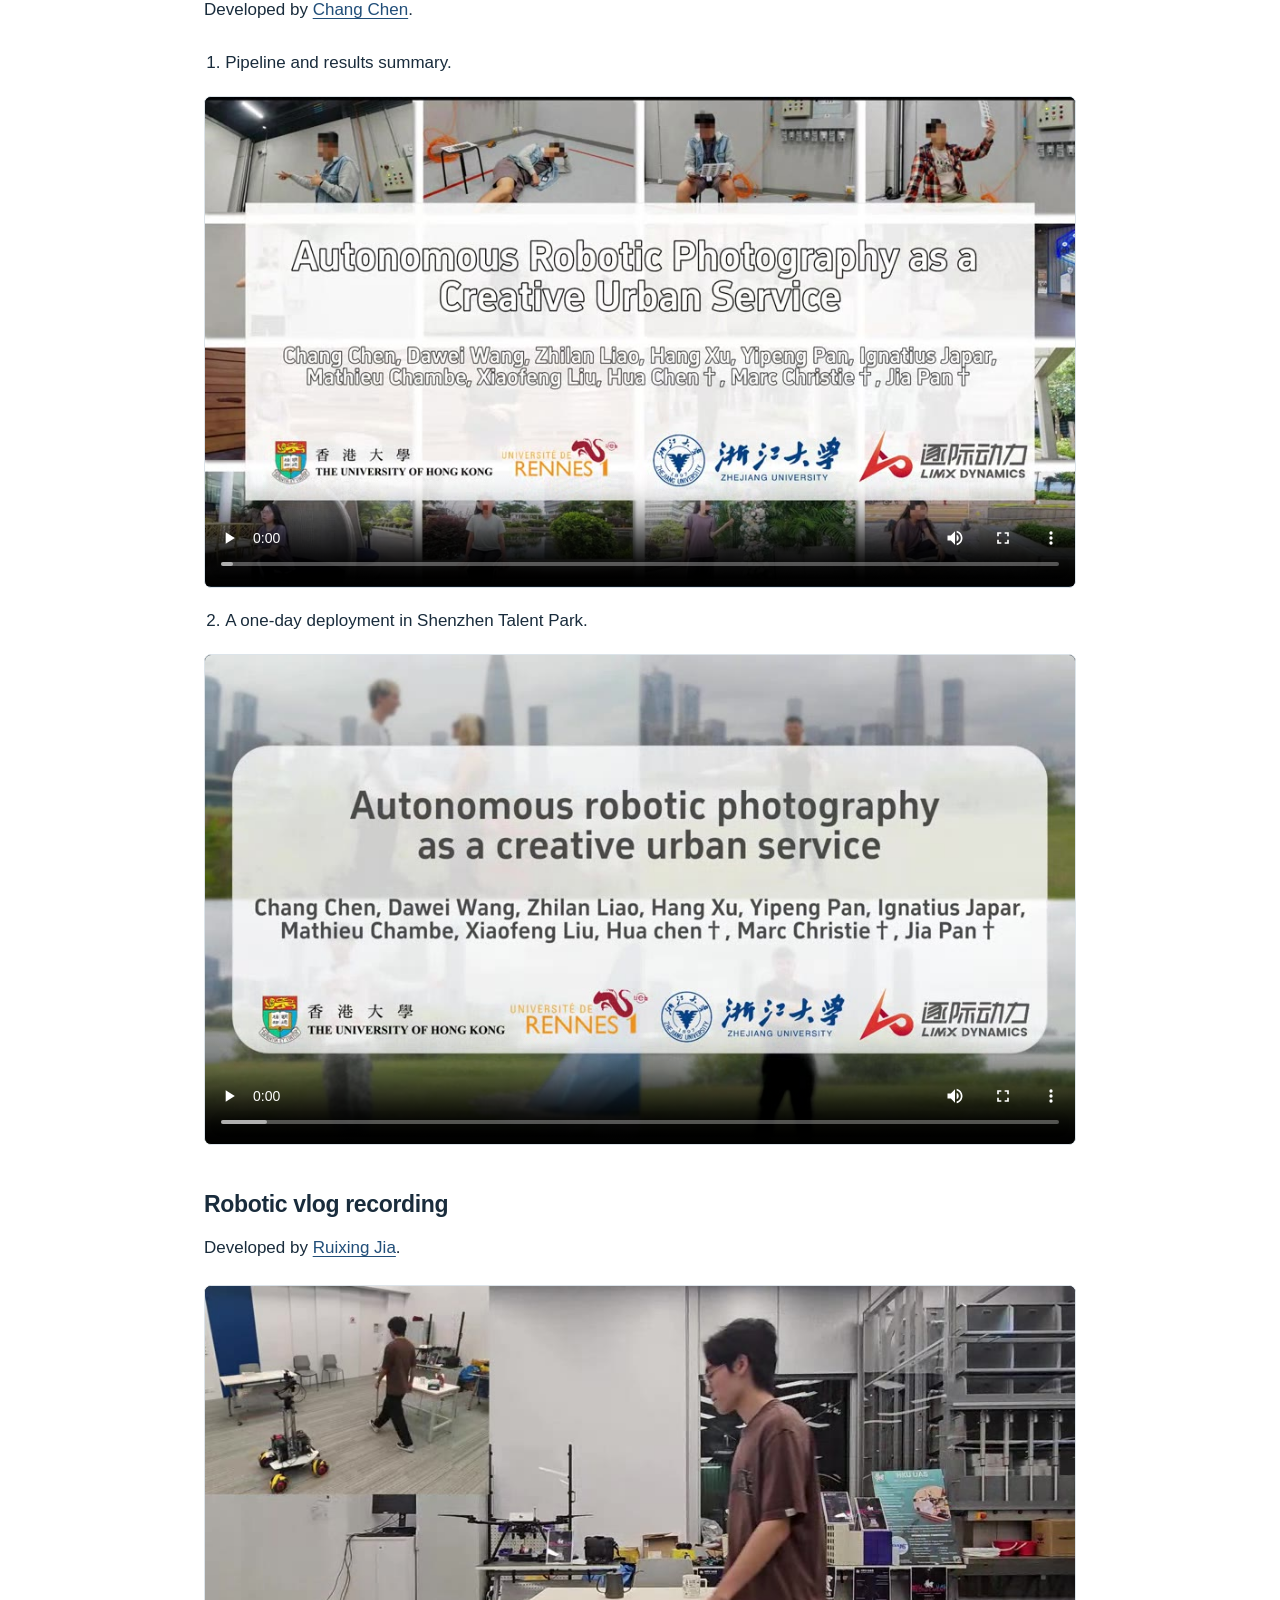
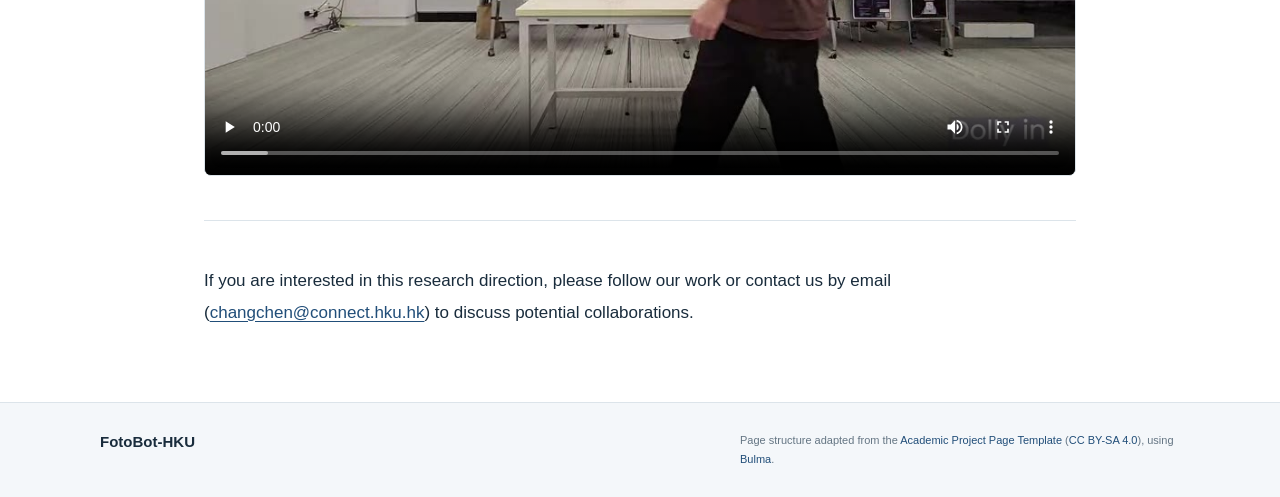
==== commit 2d402492: "Update website" ====
--- a/index.html
+++ b/index.html
@@ -6,7 +6,7 @@
   <meta name="theme-color" content="#214e79">
   <meta name="description" content="The FotoBot series explores robots as creative partners through autonomous photography, videography, and personalised creative assistance.">
   <meta property="og:type" content="website">
-  <meta property="og:title" content="FotoBot | Robots as creative partners">
+  <meta property="og:title" content="FotoBot-HKU | Robots as creative partners">
   <meta property="og:description" content="Robotic photography and videography guided by personal intentions and aesthetic preferences.">
   <meta property="og:url" content="https://fotobot-hku.github.io/">
   <meta property="og:image" content="https://fotobot-hku.github.io/static/images/fotobot.jpg">
@@ -15,7 +15,7 @@
   <link rel="icon" href="static/images/favicon.svg" type="image/svg+xml">
   <link rel="stylesheet" href="static/css/bulma.min.css">
   <link rel="stylesheet" href="static/css/site.css">
-  <title>FotoBot | Robots as creative partners</title>
+  <title>FotoBot-HKU | Robots as creative partners</title>
 </head>
 <body>
   <a class="skip-link" href="#main-content">Skip to content</a>
@@ -32,7 +32,7 @@
   <section class="hero project-hero" id="top" aria-labelledby="page-title">
     <div class="hero-body container">
       <p class="eyebrow">Robotic photography &amp; videography</p>
-      <h1 class="title" id="page-title">FotoBot<span>-HKU</span></h1>
+      <h1 class="title" id="page-title">FotoBot</h1>
       <p class="subtitle">Robots as creative partners</p>
       <p class="byline"><a href="https://scholar.google.com/citations?user=1jx4TqkAAAAJ&amp;hl=en">Chang Chen</a> · 25 October 2026</p>
       <div class="hero-actions">
@@ -52,7 +52,7 @@
 <p>In parallel, we are exploring three directions for future work:</p>
 <ul>
 <li>An agent-harnessed photography system that adapts to free-form user instructions across diverse scenarios.</li>
-<li>Recursive self-evolving (RSI) methods for automatic improvement and adaptation to individual preferences.</li>
+<li>Recursive self-improvement (RSI) methods for automatic improvement and adaptation to individual preferences.</li>
 <li>A library of camera motion skills for vlog recording, including dolly-in and dolly-out movements, orbit shots, and lateral tracking.</li>
 </ul>
 <p>Through these efforts, we envision robots supporting people and collaborating with them to create cultural artifacts. We hope to <strong>make robotic creative assistance an efficient, reliable, and accessible part of everyday life</strong> in the near future.</p>
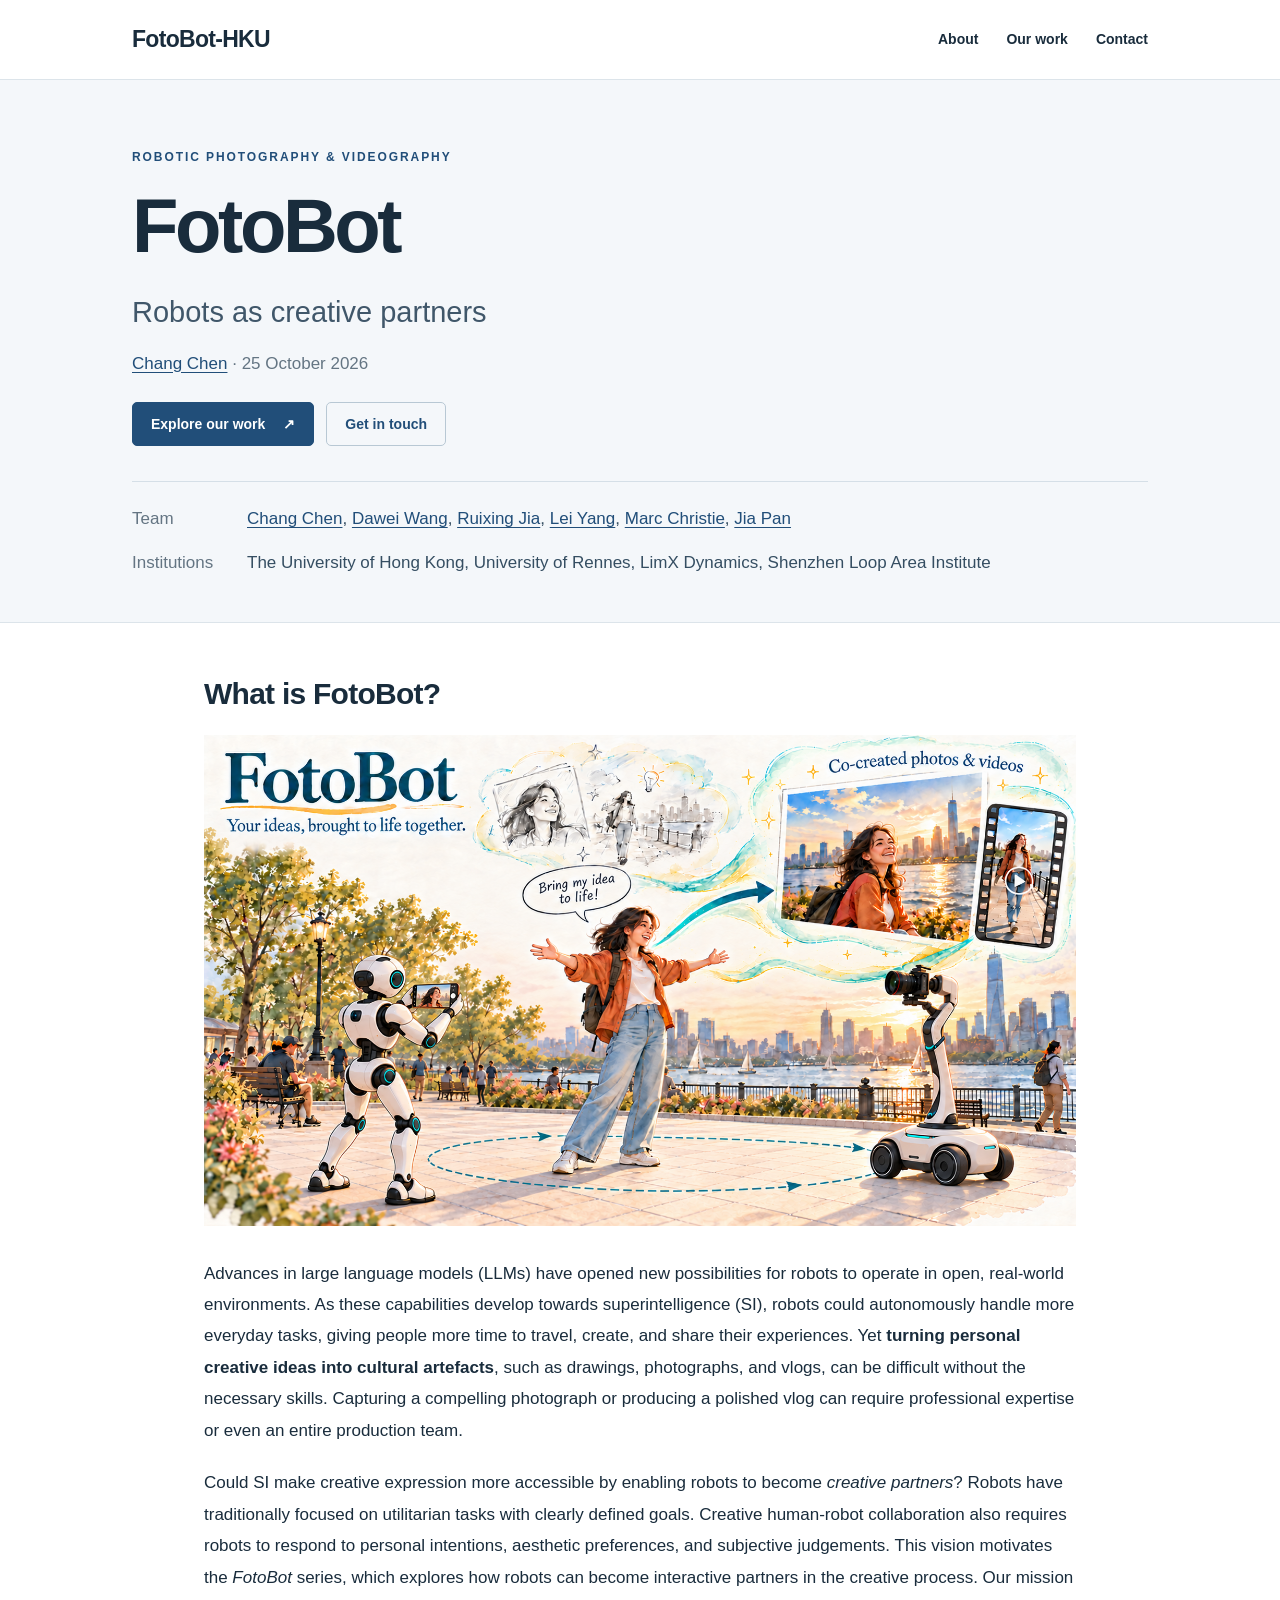
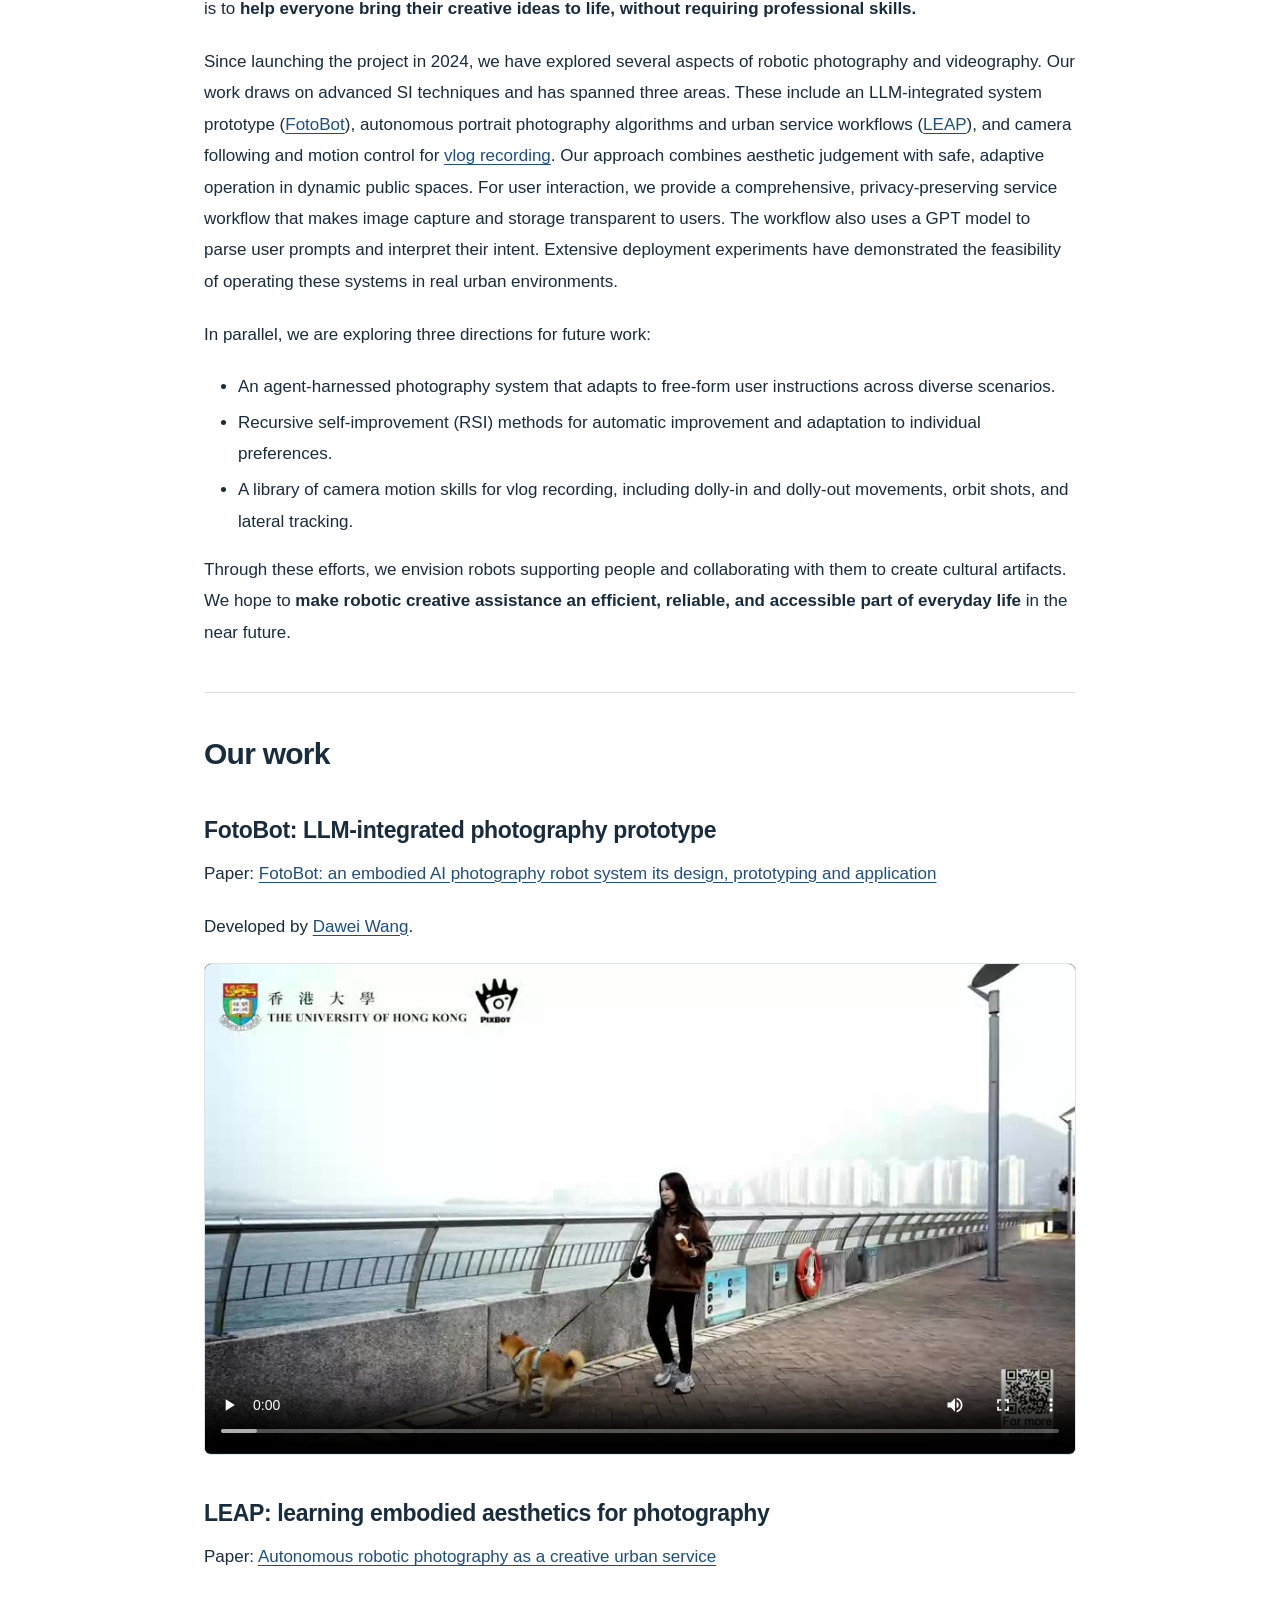
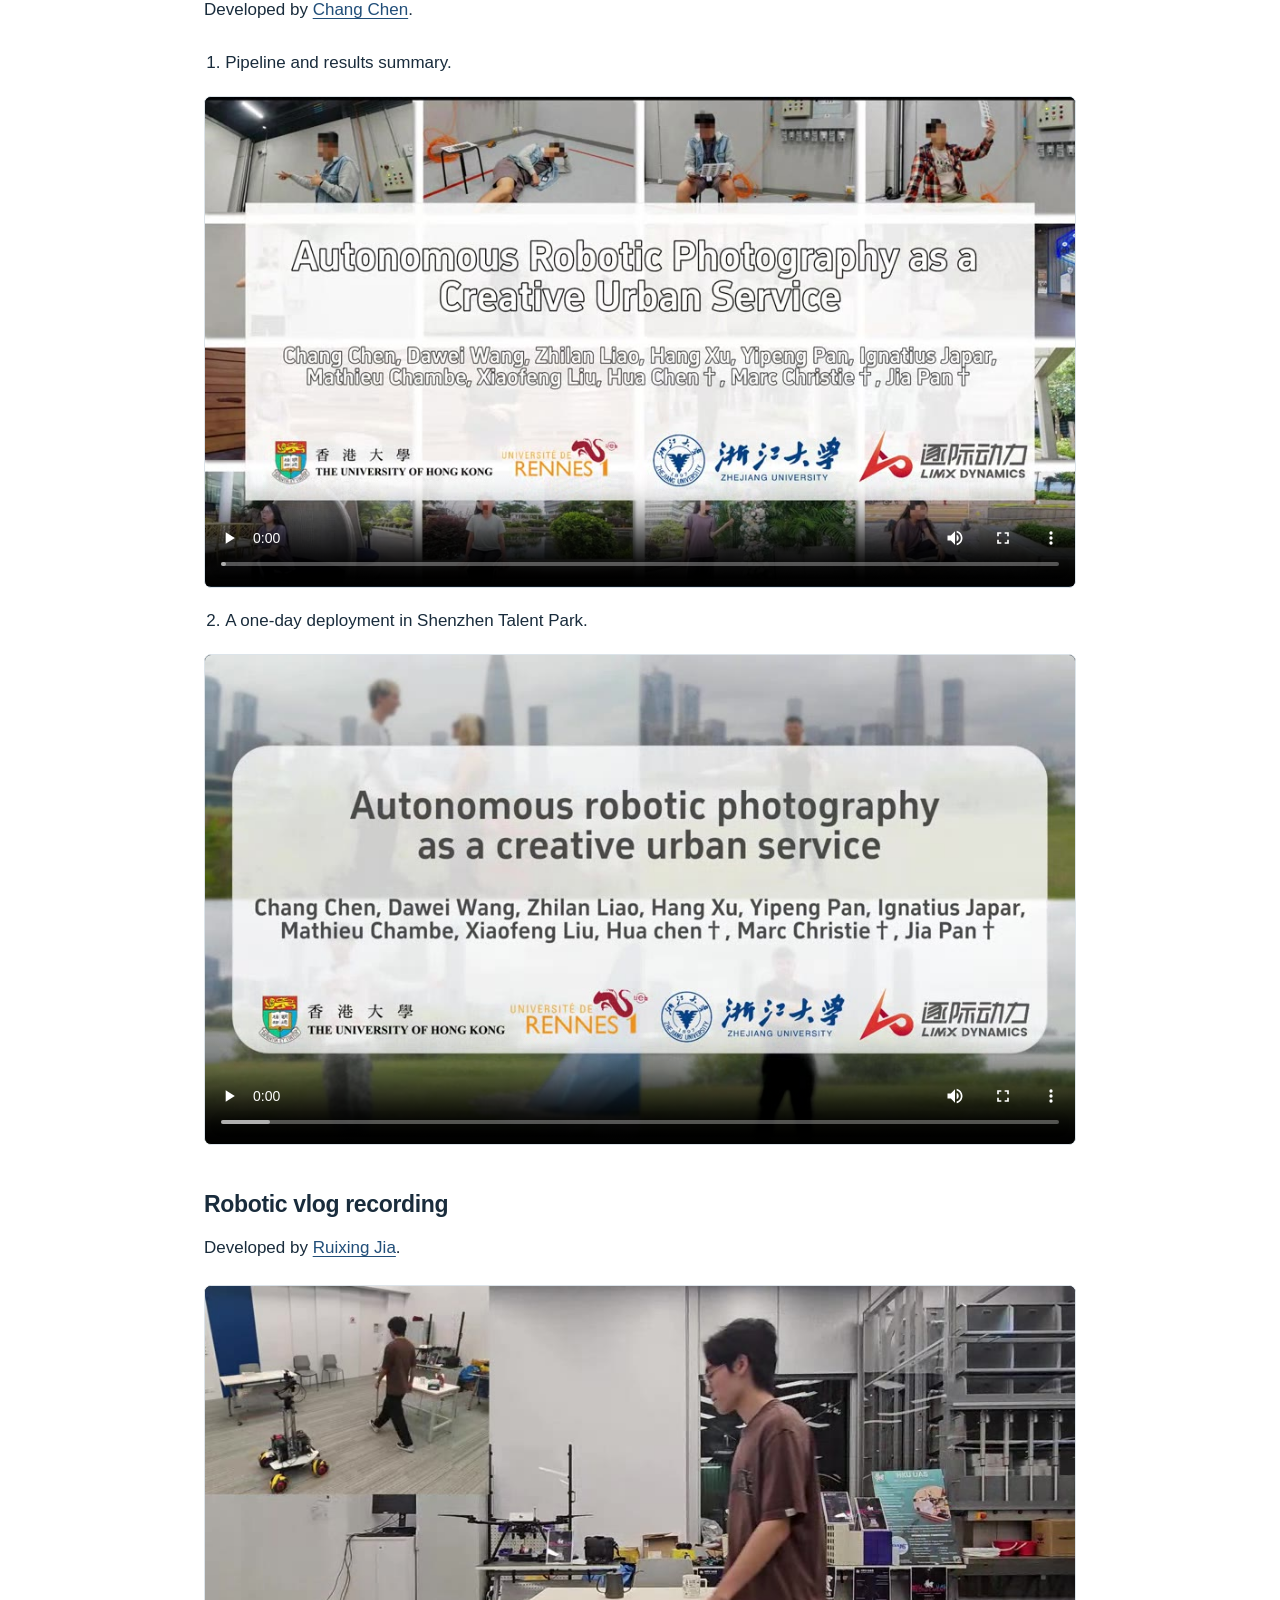
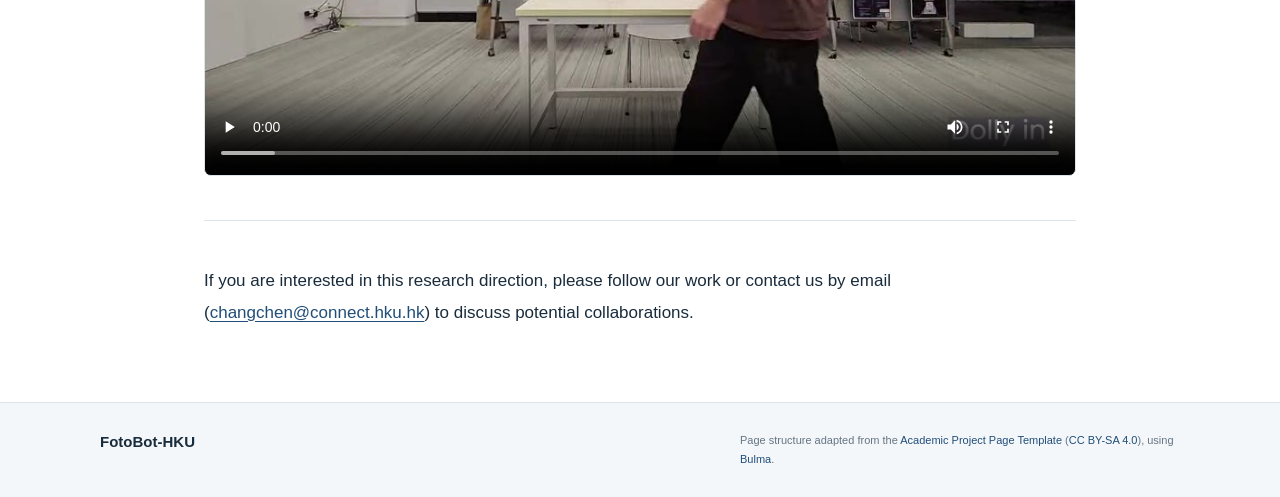
==== commit aff78e8a: "Add browser-tab icon" ====
--- a/index.html
+++ b/index.html
@@ -12,7 +12,7 @@
   <meta property="og:image" content="https://fotobot-hku.github.io/static/images/fotobot.jpg">
   <meta name="twitter:card" content="summary_large_image">
   <link rel="canonical" href="https://fotobot-hku.github.io/">
-  <link rel="icon" href="static/images/favicon.svg" type="image/svg+xml">
+  <link rel="icon" href="fotobot_logo.png" type="image/png">
   <link rel="stylesheet" href="static/css/bulma.min.css">
   <link rel="stylesheet" href="static/css/site.css">
   <title>FotoBot-HKU | Robots as creative partners</title>
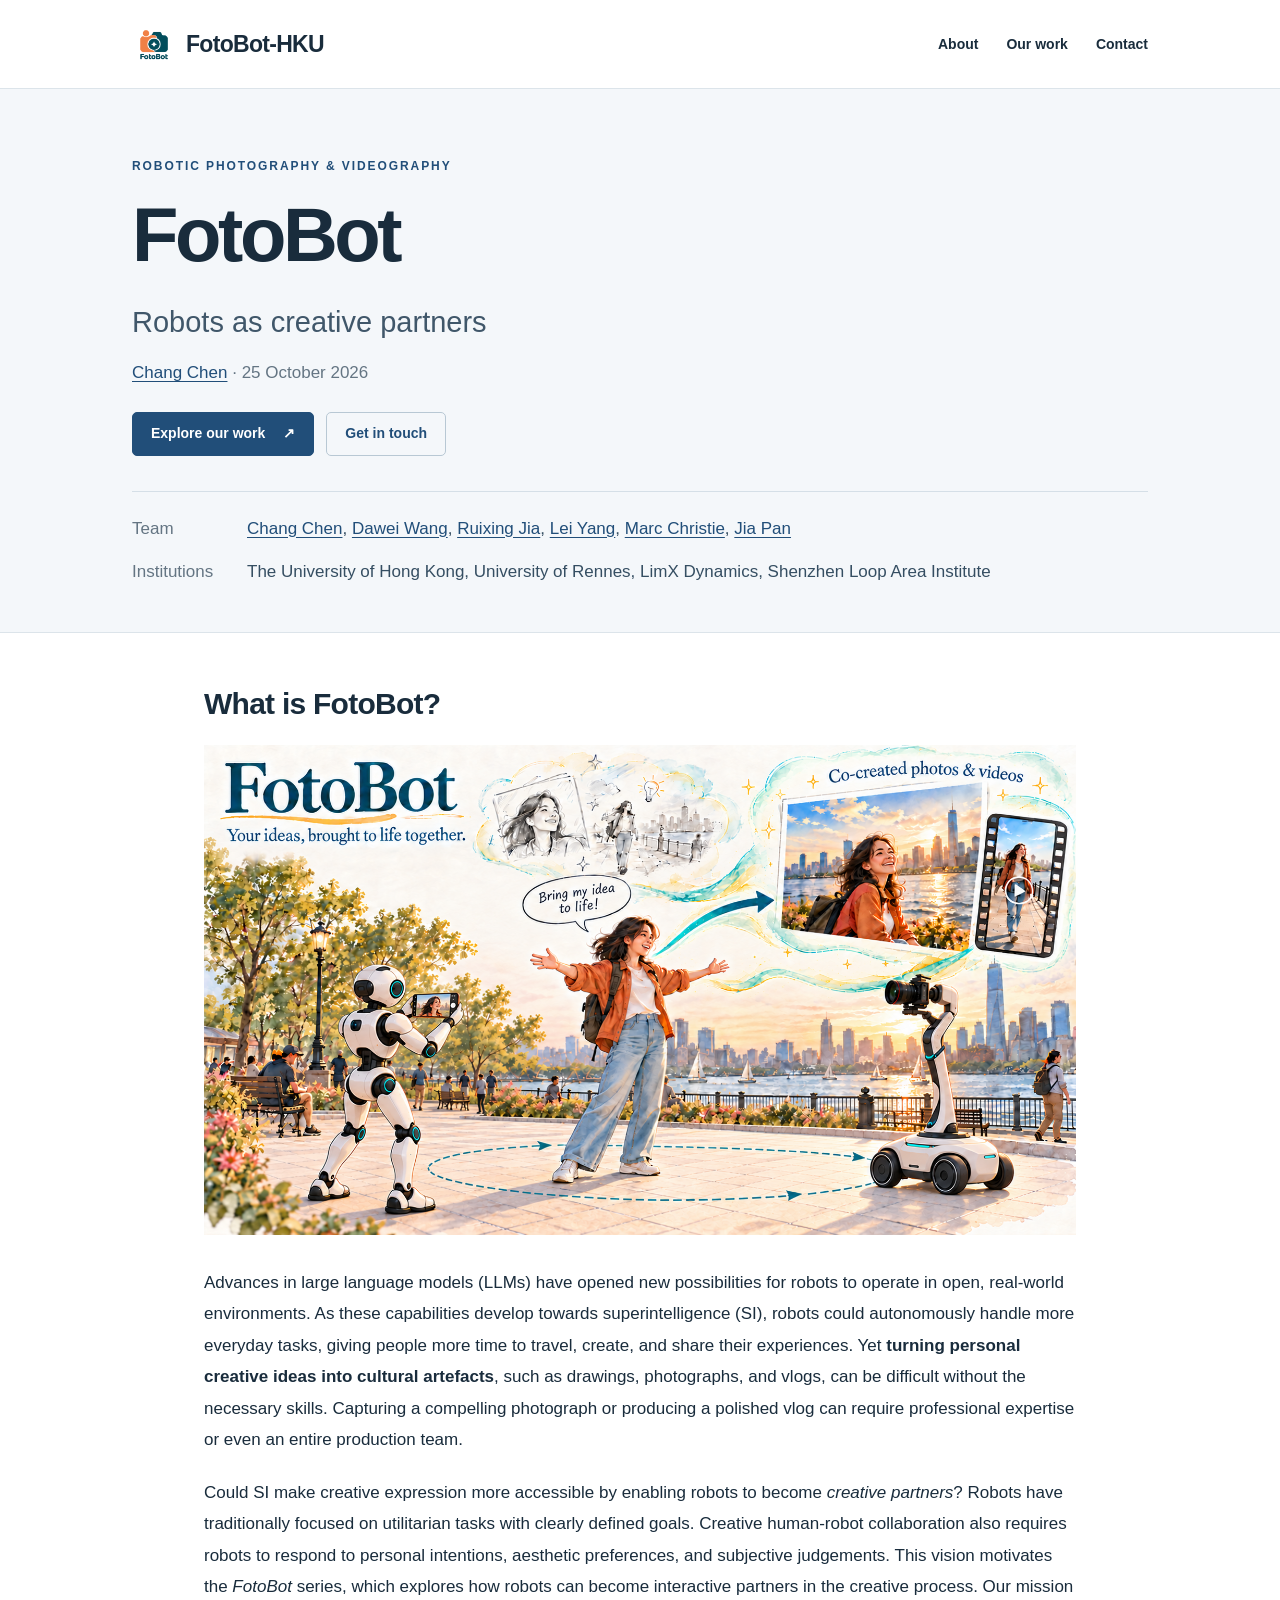
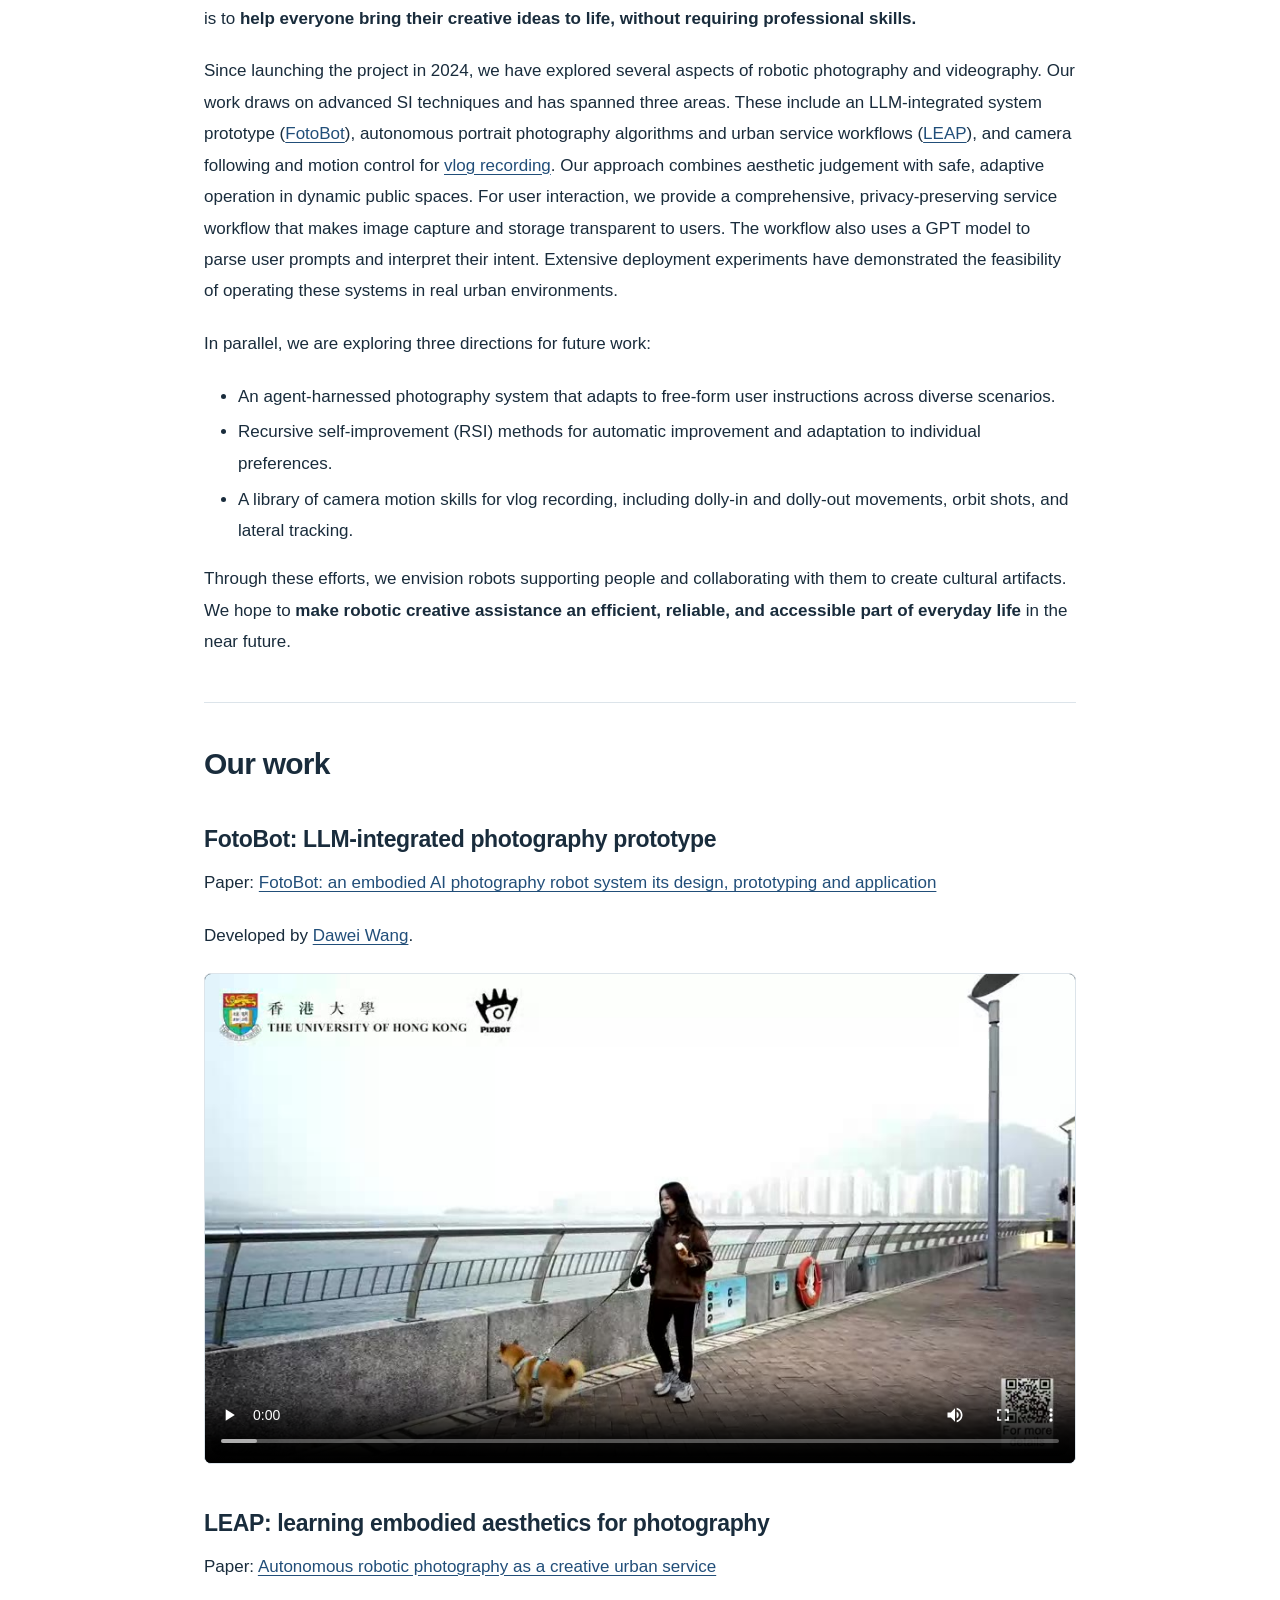
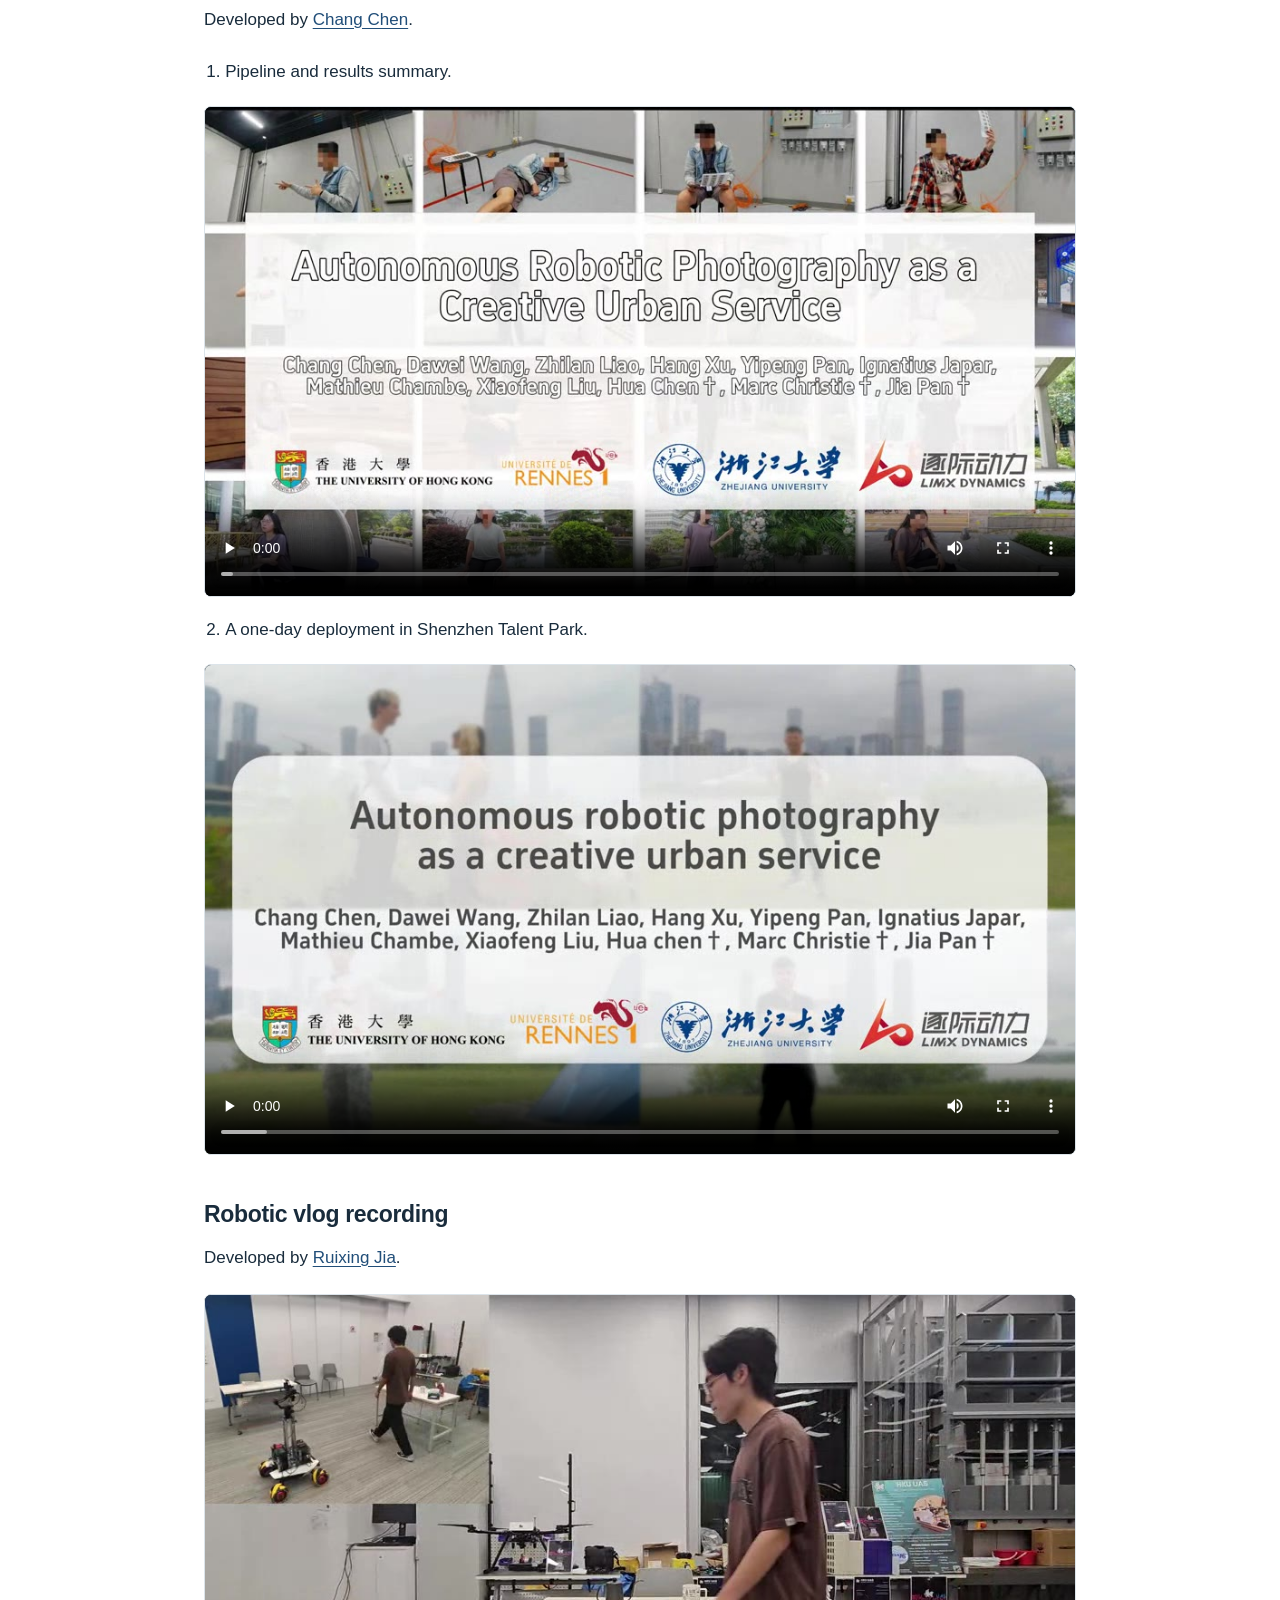
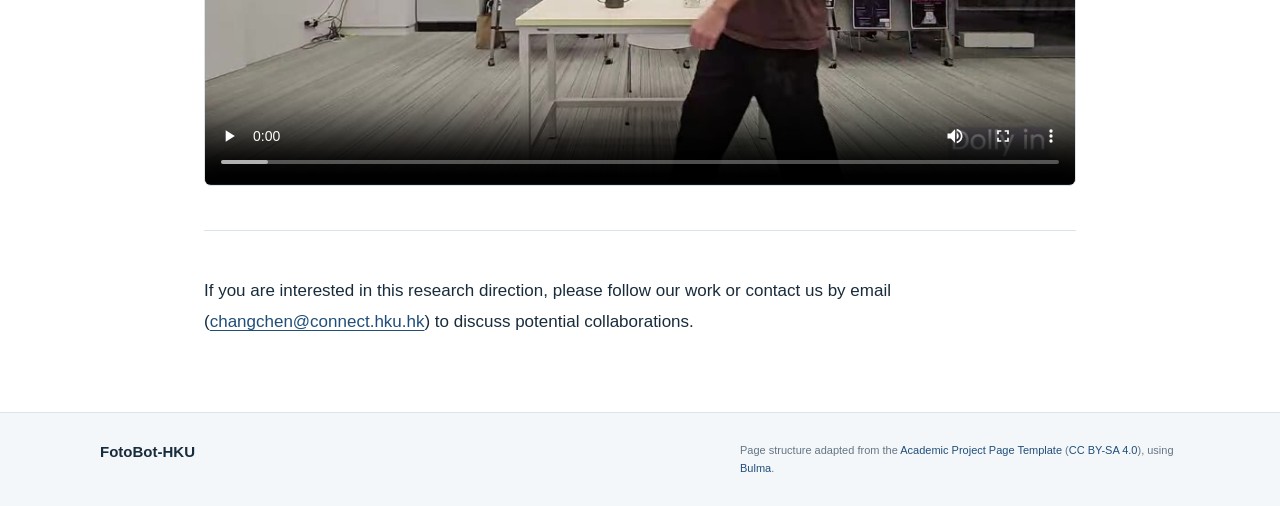
==== commit 33a56433: "Update website" ====
--- a/index.html
+++ b/index.html
@@ -21,7 +21,7 @@
   <a class="skip-link" href="#main-content">Skip to content</a>
   <header class="site-header">
     <nav class="site-nav container" aria-label="Main navigation">
-      <a class="brand" href="#top">FotoBot-HKU</a>
+      <a class="brand" href="#top"><img class="brand-logo" src="fotobot_logo.png" alt="" width="44" height="44">FotoBot-HKU</a>
       <div class="nav-links">
         <a href="#what-is-fotobot">About</a>
         <a href="#our-work">Our work</a>
--- a/static/css/site.css
+++ b/static/css/site.css
@@ -15,7 +15,8 @@
 .container { max-width: 1080px !important; }
 .site-header { border-bottom: 1px solid var(--line); background: #fff; }
 .site-nav { display: flex; align-items: center; justify-content: space-between; gap: 24px; padding: 22px 32px; }
-.brand { font-size: 23px; font-weight: 750; letter-spacing: -.7px; color: var(--ink); white-space: nowrap; }
+.brand { display: inline-flex; align-items: center; gap: 10px; font-size: 23px; font-weight: 750; letter-spacing: -.7px; color: var(--ink); white-space: nowrap; }
+.brand-logo { display: block; width: 44px; height: 44px; flex-shrink: 0; object-fit: contain; }
 .brand span { margin-left: 6px; font-size: 16px; font-weight: 400; color: var(--muted); letter-spacing: 0; }
 .brand:hover, .footer-brand:hover { text-decoration: none; }
 .nav-links { display: flex; flex-wrap: wrap; gap: 28px; font-size: 14px; font-weight: 600; }
@@ -58,8 +59,9 @@
 .skip-link { position: absolute; top: -80px; left: 20px; padding: 12px 18px; background: #fff; z-index: 10; }
 .skip-link:focus { top: 10px; }
 @media (max-width: 600px) {
-  .site-nav { padding: 18px 20px; gap: 16px; }
-  .brand { font-size: 21px; }
+  .site-nav { padding: 18px 20px; gap: 16px; flex-wrap: wrap; }
+  .brand { font-size: 21px; gap: 8px; }
+  .brand-logo { width: 36px; height: 36px; }
   .brand span { font-size: 13px; }
   .nav-links { gap: 14px; font-size: 12px; }
   .project-hero .hero-body { padding: 45px 20px 30px; }
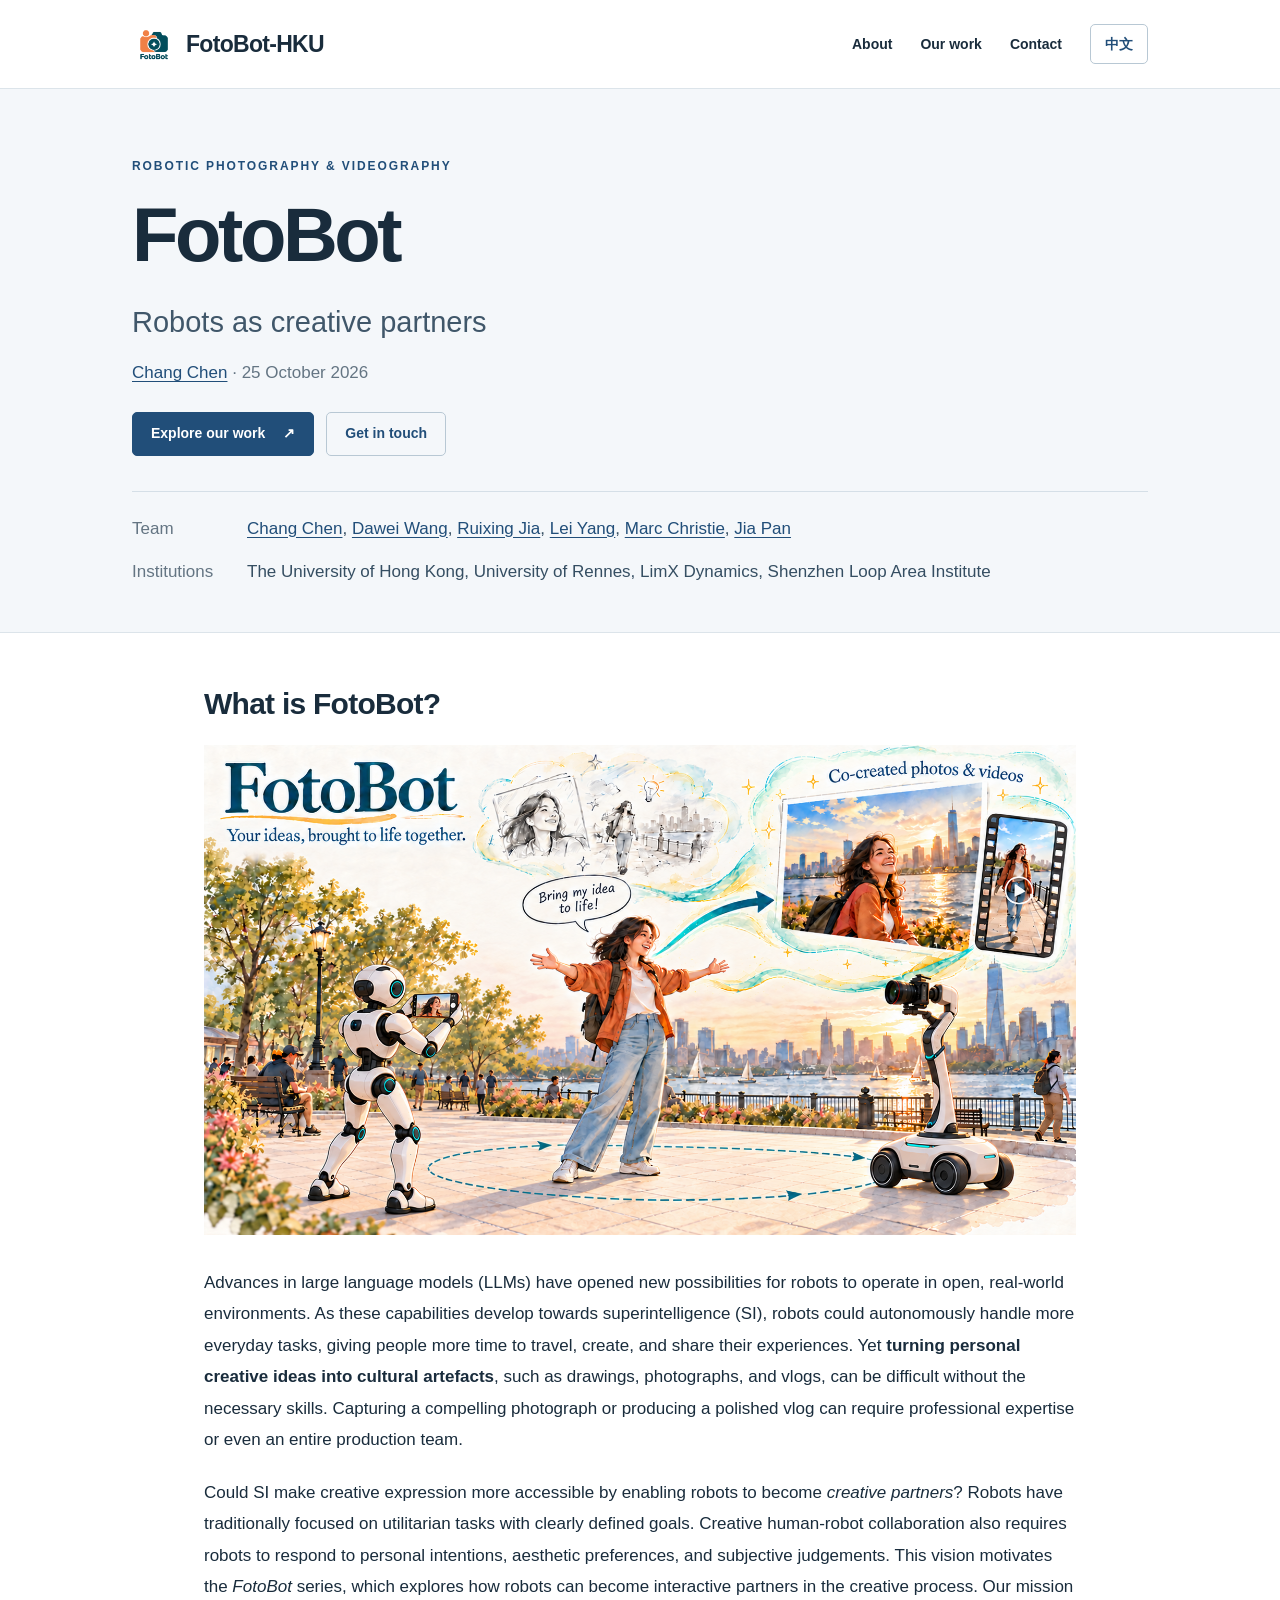
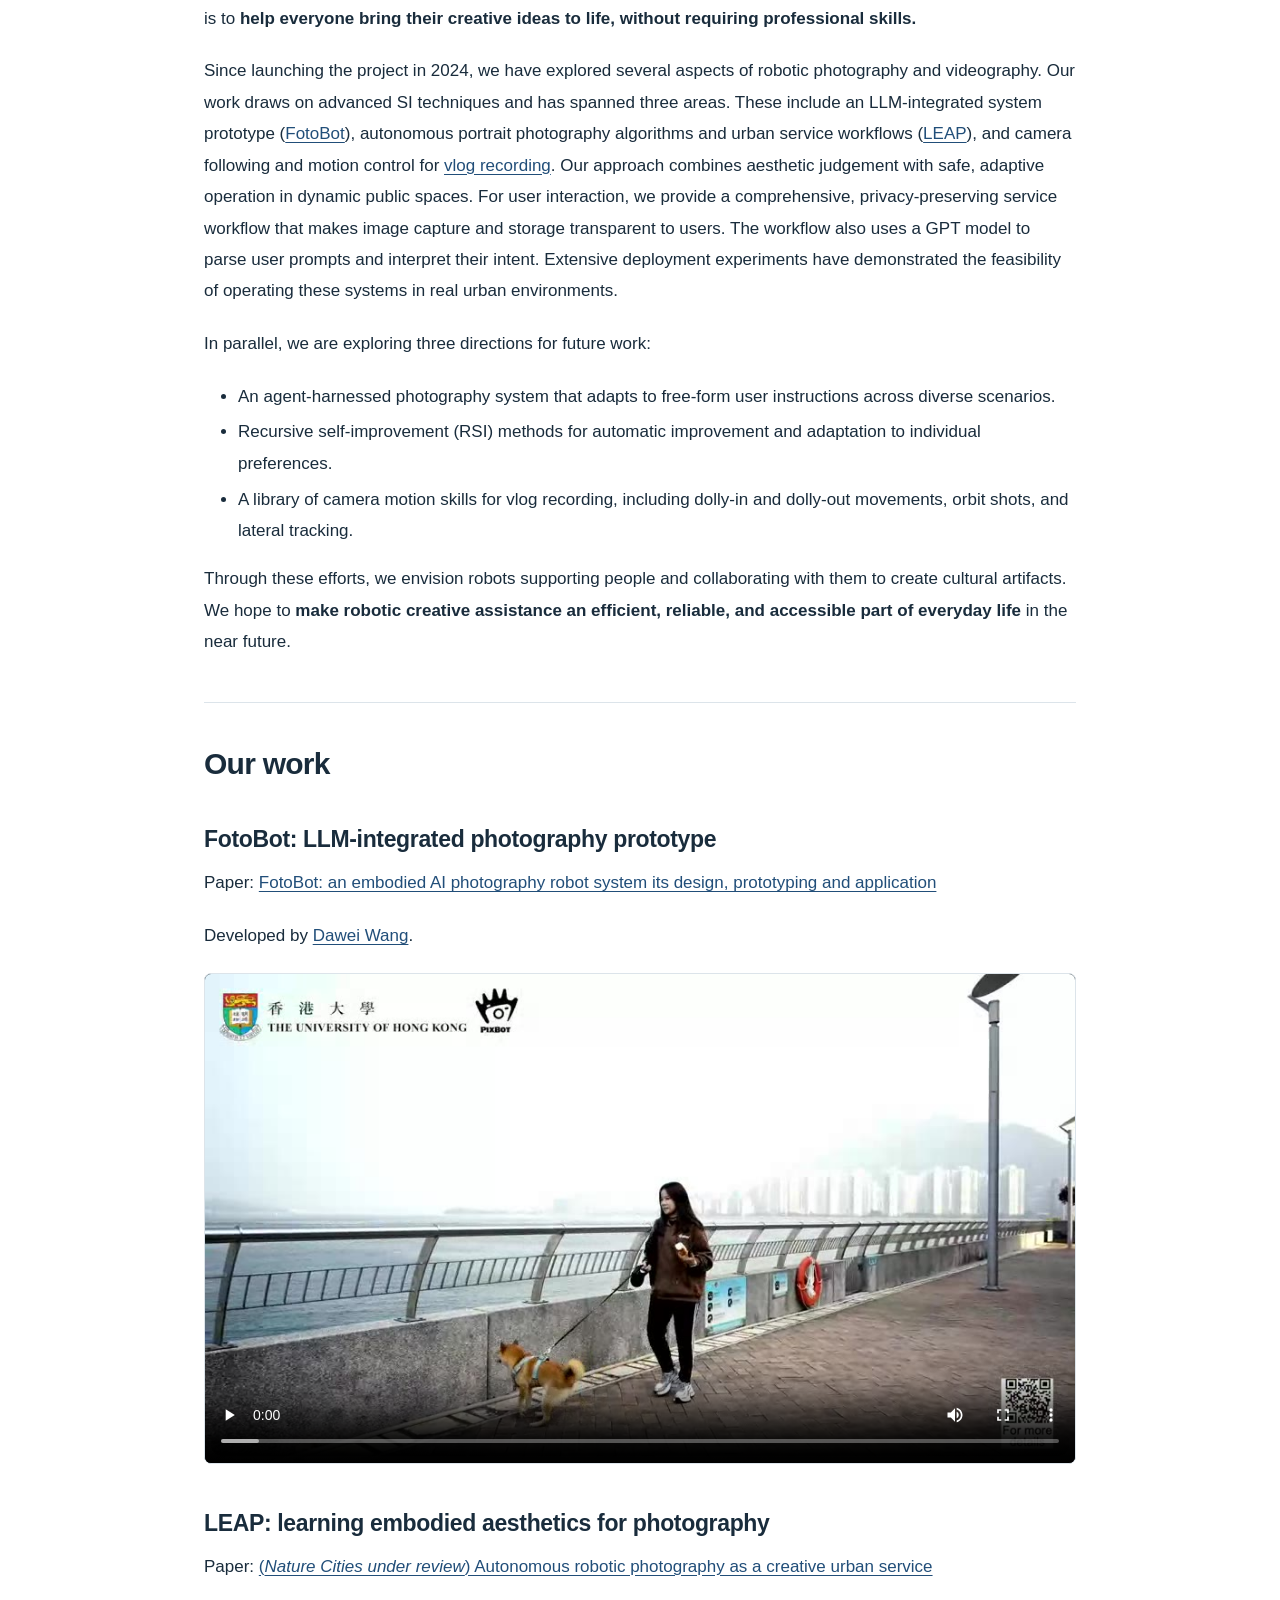
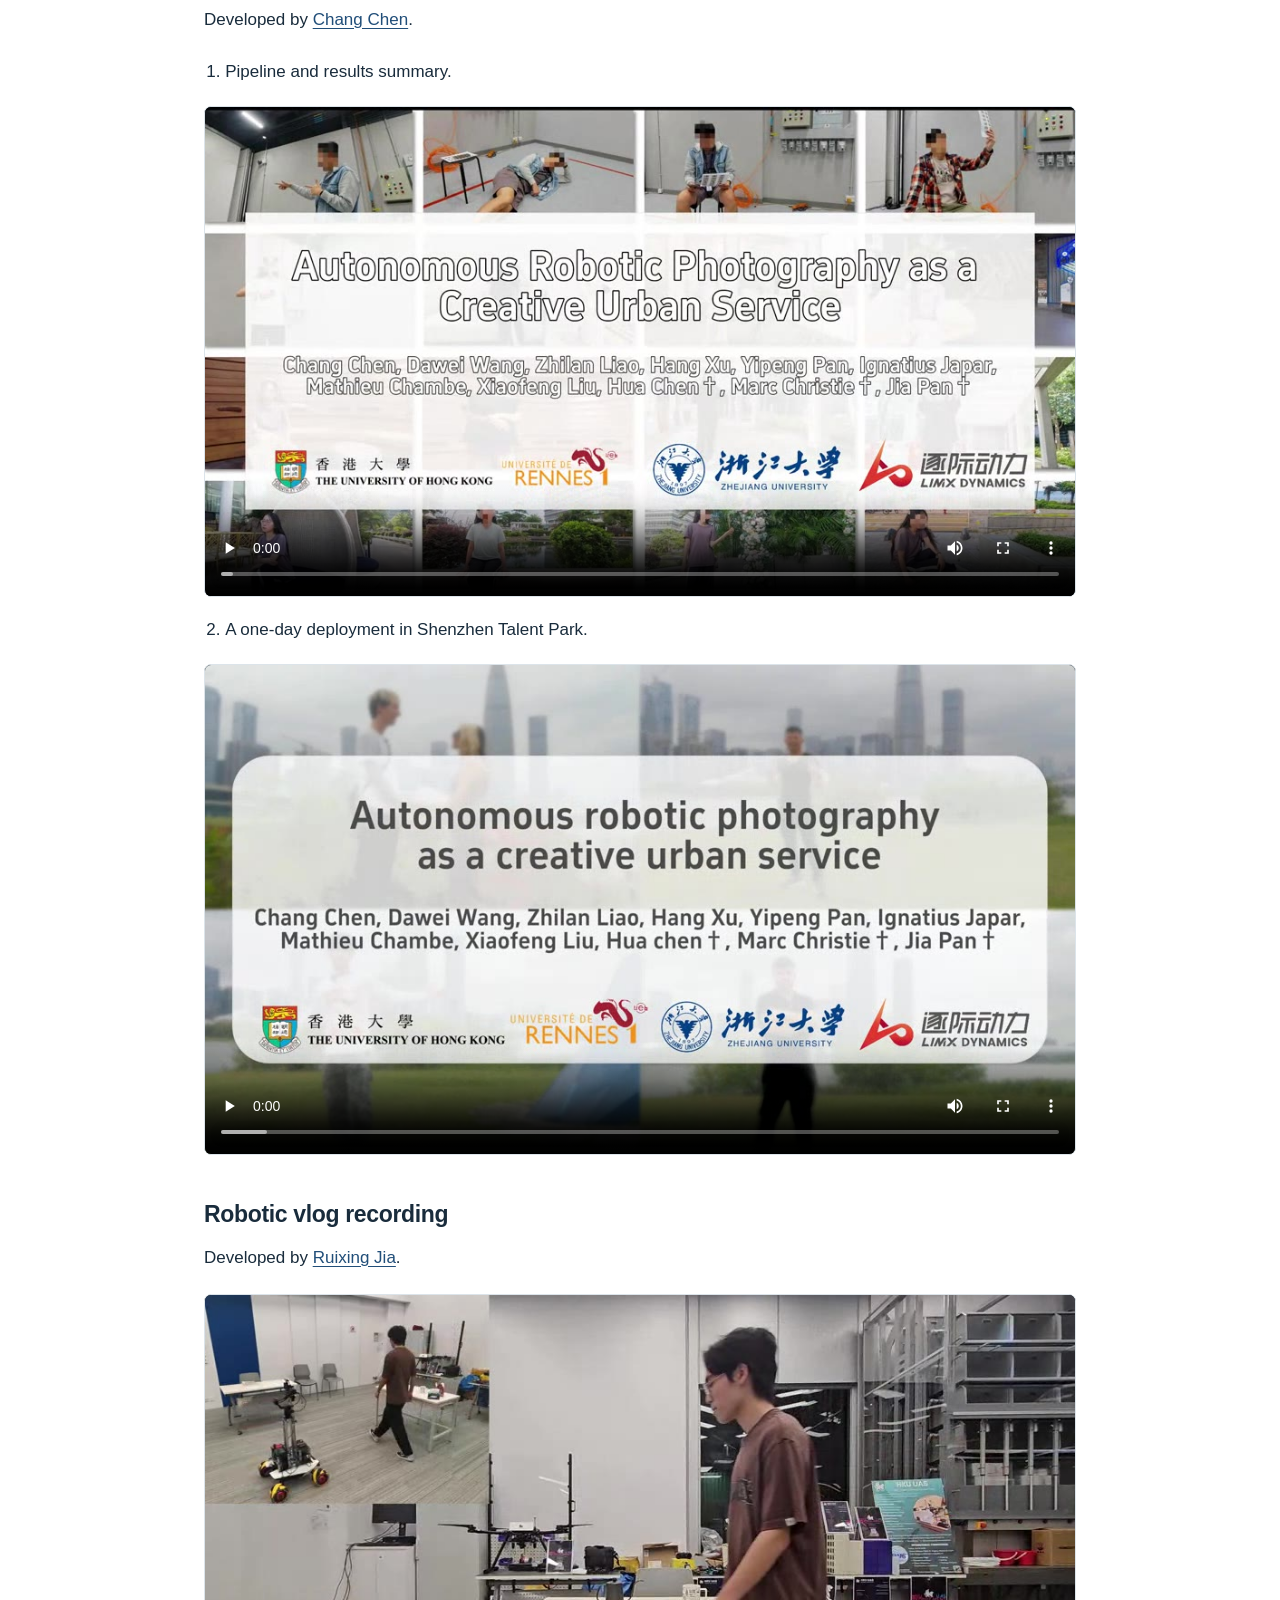
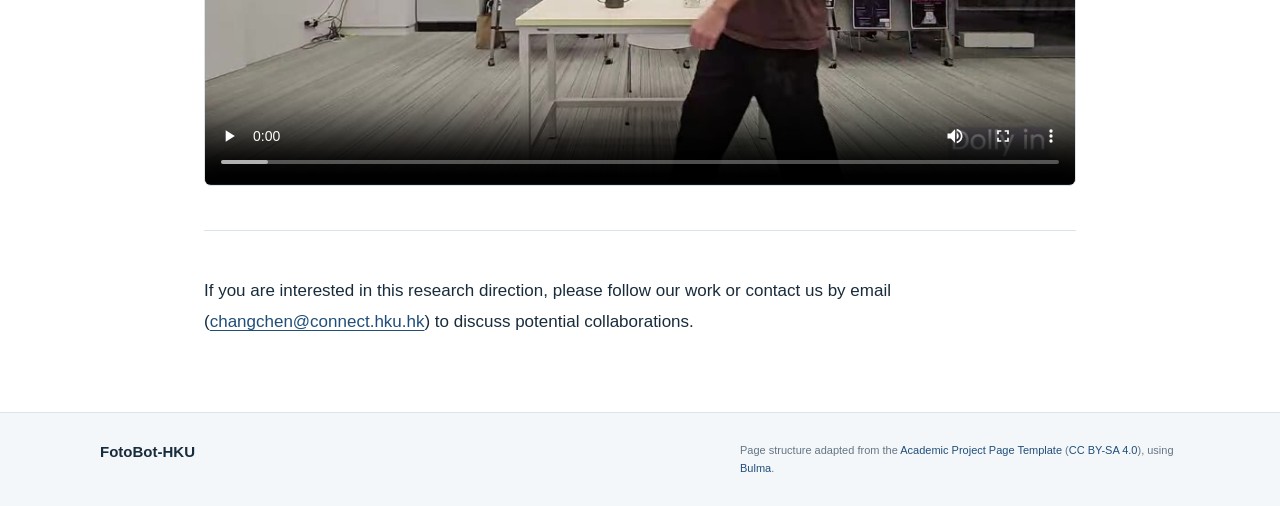
==== commit b256d866: "update chinese version" ====
--- a/index.html
+++ b/index.html
@@ -9,9 +9,12 @@
   <meta property="og:title" content="FotoBot-HKU | Robots as creative partners">
   <meta property="og:description" content="Robotic photography and videography guided by personal intentions and aesthetic preferences.">
   <meta property="og:url" content="https://fotobot-hku.github.io/">
+  <meta property="og:locale" content="en_US">
   <meta property="og:image" content="https://fotobot-hku.github.io/static/images/fotobot.jpg">
   <meta name="twitter:card" content="summary_large_image">
   <link rel="canonical" href="https://fotobot-hku.github.io/">
+  <link rel="alternate" hreflang="en" href="https://fotobot-hku.github.io/">
+  <link rel="alternate" hreflang="zh-CN" href="https://fotobot-hku.github.io/zh.html">
   <link rel="icon" href="fotobot_logo.png" type="image/png">
   <link rel="stylesheet" href="static/css/bulma.min.css">
   <link rel="stylesheet" href="static/css/site.css">
@@ -26,6 +29,7 @@
         <a href="#what-is-fotobot">About</a>
         <a href="#our-work">Our work</a>
         <a href="mailto:changchen@connect.hku.hk">Contact</a>
+        <a class="language-toggle" href="zh.html" lang="zh-CN" hreflang="zh-CN" aria-label="Switch to Chinese / 切换到中文">中文</a>
       </div>
     </nav>
   </header>
@@ -65,7 +69,7 @@
   <a href="demos/preview/%E5%A4%A7%E7%BB%B4%E7%89%88demo.webm">FotoBot: LLM-integrated photography prototype</a>
 </video>
 <h3 id="leap-learning-embodied-aesthetics-for-photography">LEAP: learning embodied aesthetics for photography <a id="leap"></a></h3>
-<p>Paper: <a href="https://www.researchsquare.com/article/rs-11118236/v1">Autonomous robotic photography as a creative urban service</a></p>
+<p>Paper: <a href="https://www.researchsquare.com/article/rs-11118236/v1">(<em>Nature Cities under review</em>) Autonomous robotic photography as a creative urban service</a></p>
 <p>Developed by <a href="https://scholar.google.com/citations?user=1jx4TqkAAAAJ&amp;hl=en">Chang Chen</a>.</p>
 <ol>
 <li>Pipeline and results summary.</li>
@@ -92,8 +96,7 @@
   <footer class="site-footer">
     <div class="container footer-inner">
       <a class="footer-brand" href="#top">FotoBot-HKU</a>
-      <p>Page structure adapted from the <a href="https://github.com/eliahuhorwitz/Academic-project-page-template">Academic Project Page Template</a>
-        (<a href="https://creativecommons.org/licenses/by-sa/4.0/">CC BY-SA 4.0</a>), using <a href="https://bulma.io/">Bulma</a>.</p>
+      <p>Page structure adapted from the <a href="https://github.com/eliahuhorwitz/Academic-project-page-template">Academic Project Page Template</a> (<a href="https://creativecommons.org/licenses/by-sa/4.0/">CC BY-SA 4.0</a>), using <a href="https://bulma.io/">Bulma</a>.</p>
     </div>
   </footer>
 </body>
--- a/static/css/site.css
+++ b/static/css/site.css
@@ -14,13 +14,15 @@
 [id] { scroll-margin-top: 100px; }
 .container { max-width: 1080px !important; }
 .site-header { border-bottom: 1px solid var(--line); background: #fff; }
-.site-nav { display: flex; align-items: center; justify-content: space-between; gap: 24px; padding: 22px 32px; }
+.site-nav { display: flex; flex-wrap: wrap; align-items: center; justify-content: space-between; gap: 24px; padding: 22px 32px; }
 .brand { display: inline-flex; align-items: center; gap: 10px; font-size: 23px; font-weight: 750; letter-spacing: -.7px; color: var(--ink); white-space: nowrap; }
 .brand-logo { display: block; width: 44px; height: 44px; flex-shrink: 0; object-fit: contain; }
 .brand span { margin-left: 6px; font-size: 16px; font-weight: 400; color: var(--muted); letter-spacing: 0; }
 .brand:hover, .footer-brand:hover { text-decoration: none; }
-.nav-links { display: flex; flex-wrap: wrap; gap: 28px; font-size: 14px; font-weight: 600; }
+.nav-links { display: flex; align-items: center; flex-wrap: wrap; gap: 28px; font-size: 14px; font-weight: 600; }
 .nav-links a { color: var(--ink); }
+.nav-links .language-toggle { display: inline-flex; align-items: center; justify-content: center; min-height: 40px; padding: 6px 14px; border: 1px solid #b8c8d4; border-radius: 5px; color: var(--accent); white-space: nowrap; }
+.nav-links .language-toggle:hover { background: var(--paper); border-color: var(--accent); text-decoration: none; }
 .project-hero { background: var(--paper); border-bottom: 1px solid var(--line); }
 .project-hero .hero-body { width: 100%; padding: 68px 32px 44px; }
 .eyebrow { text-transform: uppercase; letter-spacing: .16em; color: var(--accent); font-size: 12px; font-weight: 700; margin-bottom: 20px; }
